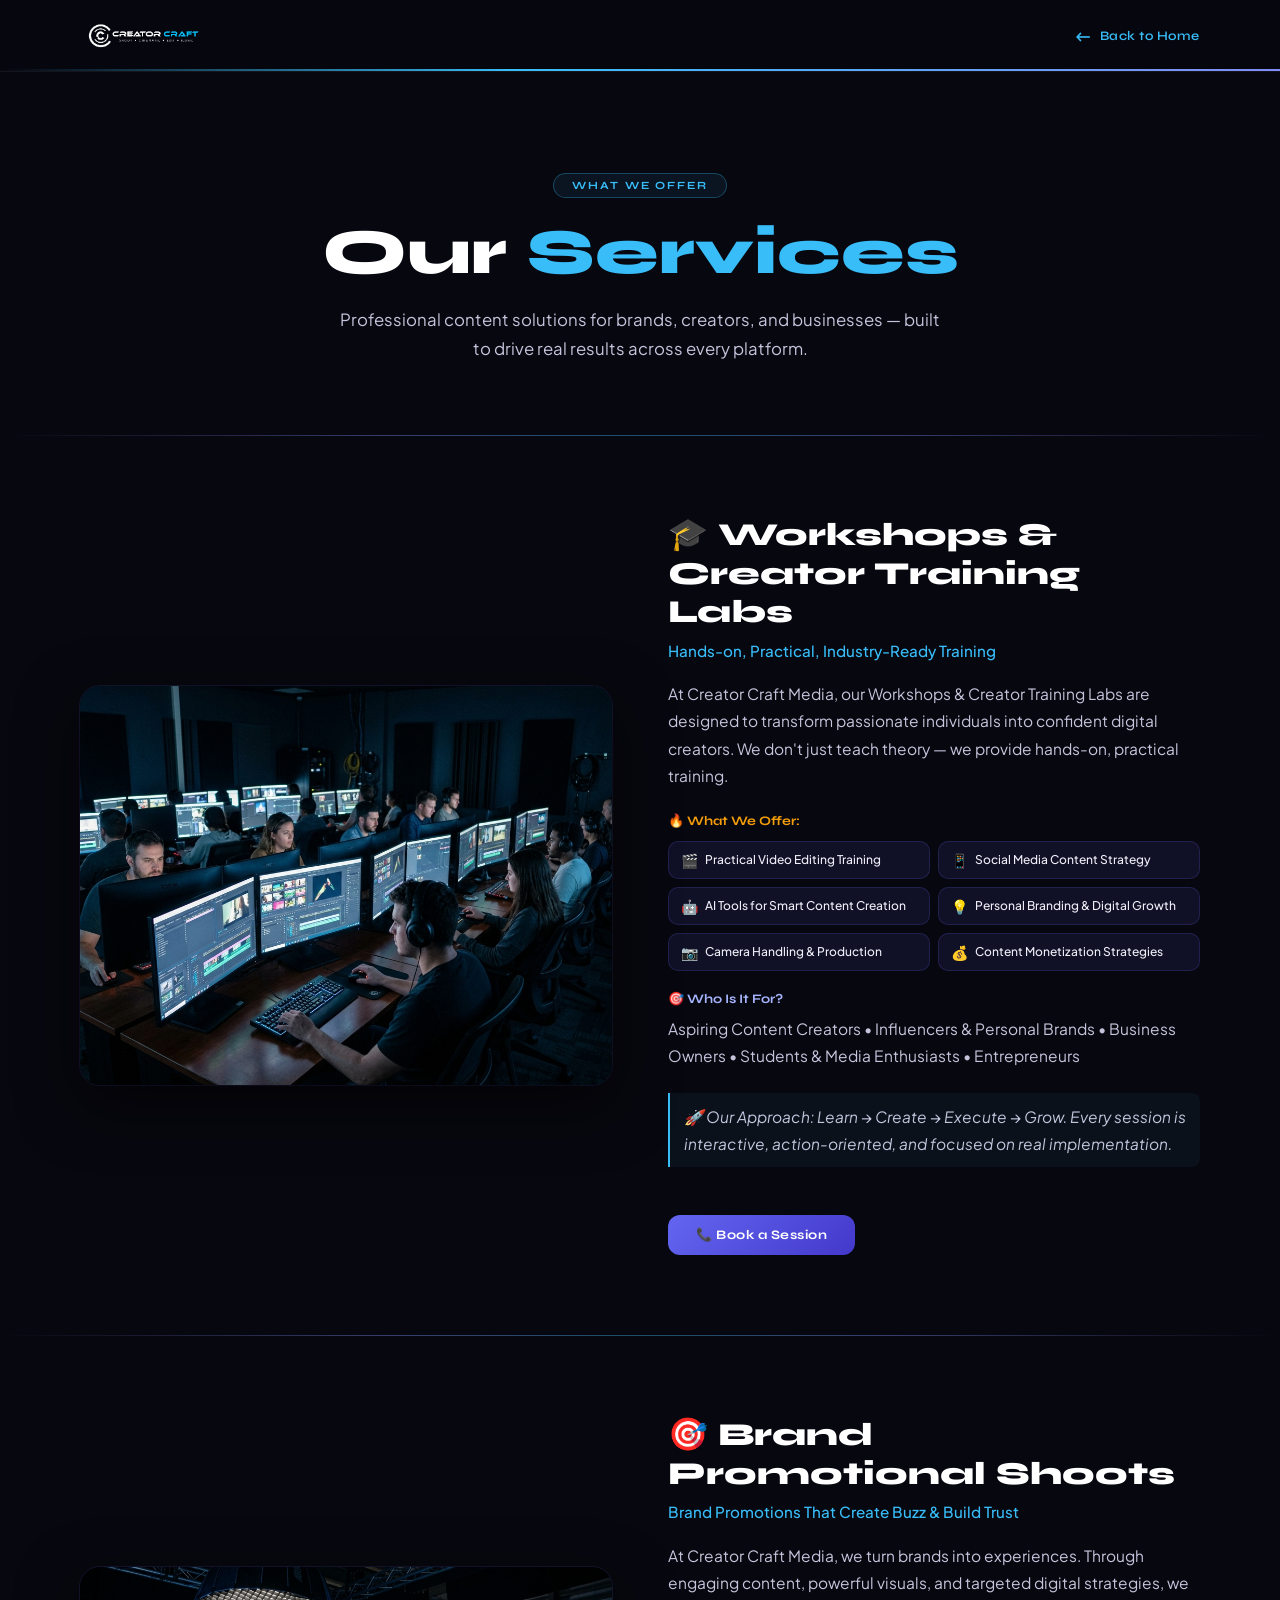
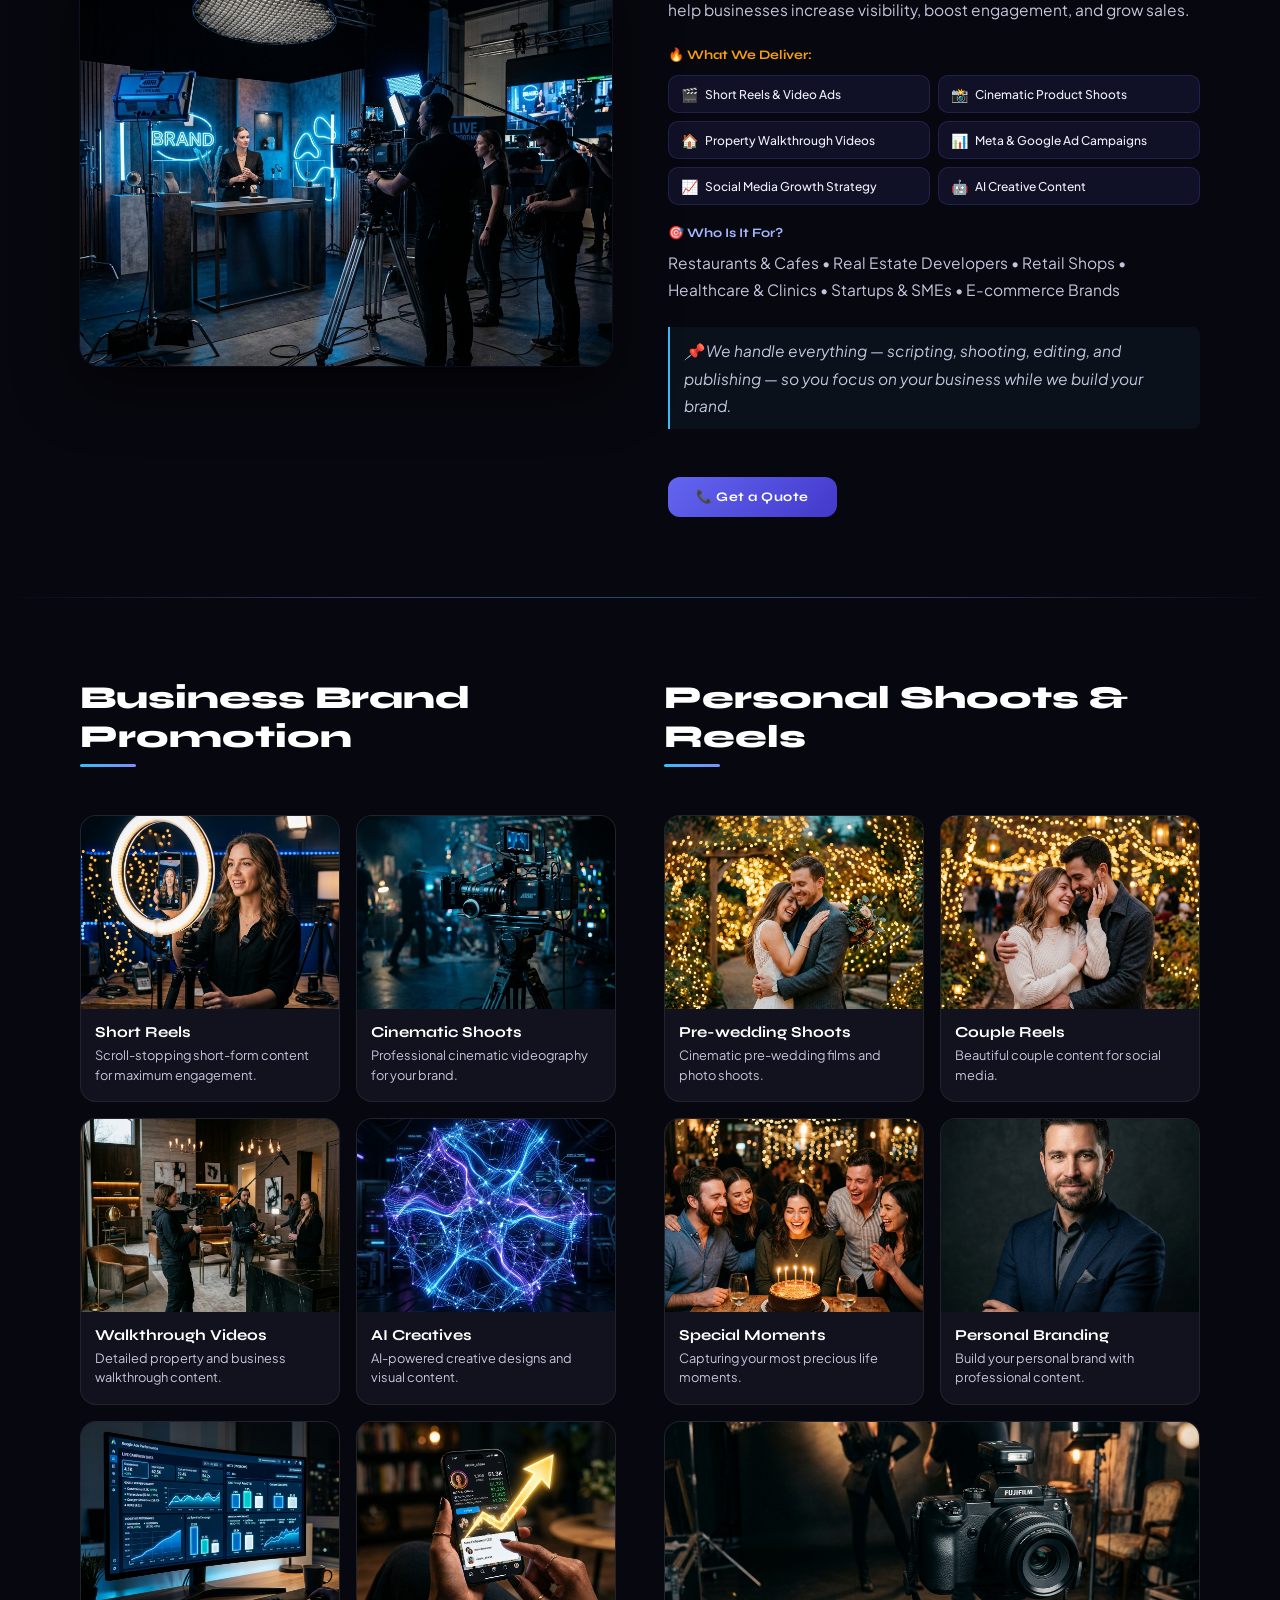
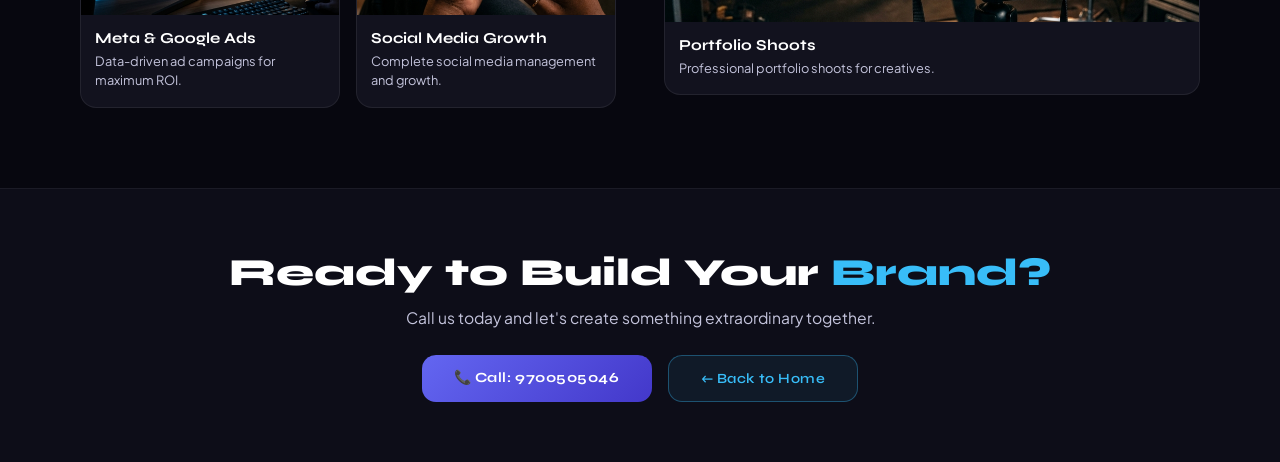
==== services.html @ 96a8e202 "Add files via upload" ====
<!DOCTYPE html>
<html lang="en">
<head>
  <meta charset="UTF-8" />
  <meta name="viewport" content="width=device-width, initial-scale=1.0" />
  <title>Our Services — Creator Craft Media</title>
  <meta name="description" content="Explore Creator Craft Media's professional services — workshops, brand shoots, reels, AI creatives, weddings & more. Based in Nellore, AP." />
  <link rel="icon" href="logo.png" />
  <link rel="preconnect" href="https://fonts.googleapis.com" />
  <link rel="preconnect" href="https://fonts.gstatic.com" crossorigin />
  <link href="https://fonts.googleapis.com/css2?family=Syne:wght@400;500;600;700;800&family=Plus+Jakarta+Sans:ital,wght@0,300;0,400;0,500;0,600;1,300;1,400&display=swap" rel="stylesheet" />
  <style>
    /* ── RESET & TOKENS ── */
    *, *::before, *::after { box-sizing: border-box; margin: 0; padding: 0; }
    :root {
      --ink:  #07070f;
      --ink1: #0d0d18;
      --ink2: #12121e;
      --ink3: #181828;
      --vi:   #6366f1;
      --vi2:  #818cf8;
      --vi3:  #a5b4fc;
      --cyan: #38bdf8;
      --am:   #f59e0b;
      --wh:   #ffffff;
      --wh2:  #eeeef8;
      --wh3:  #c4c4dc;
      --muted:#7070a0;
      --fh:   'Syne', sans-serif;
      --fb:   'Plus Jakarta Sans', sans-serif;
      --ez:   cubic-bezier(0.22,1,0.36,1);
      --t:    0.28s;
      --nav-h: 72px;
    }

    html { scroll-behavior: smooth; }
    body {
      font-family: var(--fb);
      background: var(--ink);
      color: var(--wh2);
      min-height: 100vh;
      overflow-x: hidden;
    }
    a { text-decoration: none; color: inherit; }
    img { display: block; width: 100%; height: 100%; object-fit: cover; }

    /* ── NAV ── */
    .nav {
      position: fixed; top: 0; left: 0; right: 0;
      height: var(--nav-h);
      background: rgba(7,7,15,0.92);
      backdrop-filter: blur(20px);
      z-index: 100;
      border-bottom: 1px solid rgba(255,255,255,0.06);
    }
    .nav::after {
      content: '';
      position: absolute; bottom: 0; left: 0; right: 0; height: 2px;
      background: linear-gradient(90deg, transparent, var(--cyan) 20%, var(--vi2) 50%, var(--cyan) 80%, transparent);
      background-size: 200% 100%;
      animation: sweep 3s linear infinite;
    }
    @keyframes sweep {
      0%   { background-position: 200% 0; }
      100% { background-position: -200% 0; }
    }
    .nav-inner {
      max-width: 1200px; margin: 0 auto; padding: 0 40px;
      height: 100%; display: flex; align-items: center; justify-content: space-between;
    }
    .nav-logo { display: flex; align-items: center; }
    .nav-logo img { height: 52px; width: auto; object-fit: contain; }
    .nav-back {
      display: flex; align-items: center; gap: 8px;
      font-family: var(--fh); font-size: 13px; font-weight: 600;
      color: var(--cyan); letter-spacing: .04em;
      transition: gap var(--t);
    }
    .nav-back:hover { gap: 12px; }
    .nav-back span { font-size: 18px; }

    /* ── PAGE WRAPPER ── */
    .page { padding-top: calc(var(--nav-h) + 40px); }

    /* ── CONTAINER ── */
    .container { max-width: 1200px; margin: 0 auto; padding: 0 40px; }

    /* ── HERO HEADER ── */
    .svc-hero {
      text-align: center; padding: 60px 0 72px;
      position: relative;
    }
    .svc-hero .eyebrow {
      display: inline-block;
      font-family: var(--fh); font-size: 11px; font-weight: 700;
      letter-spacing: .18em; text-transform: uppercase;
      color: var(--cyan);
      border: 1px solid rgba(56,189,248,0.3);
      background: rgba(56,189,248,0.08);
      padding: 5px 18px; border-radius: 30px; margin-bottom: 20px;
    }
    .svc-hero h1 {
      font-family: var(--fh); font-size: clamp(2.4rem, 5vw, 4rem);
      font-weight: 800; color: var(--wh); line-height: 1.1;
      margin-bottom: 18px;
    }
    .svc-hero h1 span { color: var(--cyan); }
    .svc-hero p {
      font-size: 1.05rem; color: var(--wh3); max-width: 620px; margin: 0 auto;
      line-height: 1.7;
    }

    /* ── DIVIDER ── */
    .gd {
      height: 1px; margin: 0;
      background: linear-gradient(90deg, transparent, var(--vi2) 30%, var(--cyan) 50%, var(--vi2) 70%, transparent);
      opacity: 0.4;
    }

    /* ══════════════════════════════════
       HERO SERVICE BLOCK — image + text
    ══════════════════════════════════ */
    .svc-block {
      padding: 80px 0;
    }
    .svc-block-inner {
      display: grid;
      grid-template-columns: 1fr 1fr;
      gap: 56px;
      align-items: center;
    }
    .svc-block-inner.reverse { direction: rtl; }
    .svc-block-inner.reverse > * { direction: ltr; }

    /* Image side */
    .svc-img-wrap {
      border-radius: 20px;
      overflow: hidden;
      aspect-ratio: 4/3;
      box-shadow: 0 20px 60px rgba(0,0,0,0.6),
                  0 0 0 1px rgba(99,102,241,0.15);
      position: relative;
    }
    .svc-img-wrap img { transition: transform 0.6s var(--ez); }
    .svc-img-wrap:hover img { transform: scale(1.04); }

    /* Text side */
    .svc-text {}
    .svc-text h2 {
      font-family: var(--fh);
      font-size: clamp(1.5rem, 2.5vw, 2rem);
      font-weight: 800; color: var(--wh);
      margin-bottom: 6px; line-height: 1.2;
    }
    .svc-text h2 .emoji { margin-right: 10px; }
    .svc-text .svc-tagline {
      font-family: var(--fb); font-size: .95rem; font-weight: 500;
      color: var(--cyan); margin-bottom: 16px;
    }
    .svc-text p {
      font-size: .97rem; line-height: 1.75; color: var(--wh3);
      margin-bottom: 24px;
    }

    /* What We Offer label */
    .svc-offer-label {
      font-family: var(--fh); font-size: 13px; font-weight: 700;
      color: var(--am); margin-bottom: 12px;
      display: flex; align-items: center; gap: 6px;
    }

    /* Feature chips grid */
    .svc-chips {
      display: grid; grid-template-columns: 1fr 1fr;
      gap: 8px; margin-bottom: 20px;
    }
    .chip {
      display: flex; align-items: center; gap: 7px;
      background: rgba(99,102,241,0.1);
      border: 1px solid rgba(99,102,241,0.2);
      border-radius: 10px; padding: 9px 12px;
      font-family: var(--fb); font-size: 12px; font-weight: 500;
      color: var(--wh2);
      transition: background var(--t), border-color var(--t);
    }
    .chip:hover {
      background: rgba(99,102,241,0.2);
      border-color: rgba(99,102,241,0.4);
    }
    .chip .chip-icon { font-size: 14px; flex-shrink: 0; }

    /* Who is it for */
    .svc-for-label {
      font-family: var(--fh); font-size: 13px; font-weight: 700;
      color: var(--vi3); margin-bottom: 8px;
      display: flex; align-items: center; gap: 6px;
    }
    .svc-for-text {
      font-size: .88rem; color: var(--wh3); line-height: 1.6;
      margin-bottom: 14px;
    }
    .svc-approach {
      font-size: .85rem; color: var(--muted); font-style: italic;
      line-height: 1.6;
      padding: 10px 14px;
      border-left: 2px solid var(--cyan);
      background: rgba(56,189,248,0.05);
      border-radius: 0 8px 8px 0;
    }

    /* CTA button */
    .svc-cta {
      display: inline-flex; align-items: center; gap: 8px;
      margin-top: 24px;
      font-family: var(--fh); font-size: 13px; font-weight: 700;
      color: #fff;
      background: linear-gradient(135deg, var(--vi), #4338ca);
      padding: 12px 28px; border-radius: 12px; letter-spacing: .04em;
      transition: transform var(--t), box-shadow var(--t);
    }
    .svc-cta:hover {
      transform: translateY(-2px);
      box-shadow: 0 10px 32px rgba(99,102,241,0.4);
    }

    /* ══════════════════════════════════
       IMAGE CARD GRID SECTION
    ══════════════════════════════════ */
    .grid-section { padding: 80px 0; }
    .grid-section-head { margin-bottom: 48px; }
    .grid-section-head h2 {
      font-family: var(--fh); font-size: clamp(1.6rem, 2.5vw, 2.2rem);
      font-weight: 800; color: var(--wh); margin-bottom: 8px;
    }
    .grid-section-head .underline {
      width: 56px; height: 3px; border-radius: 3px;
      background: linear-gradient(90deg, var(--cyan), var(--vi2));
    }

    /* Two-column category split */
    .dual-grid {
      display: grid;
      grid-template-columns: 1fr 1fr;
      gap: 48px;
    }

    /* Image cards grid inside each category */
    .img-cards {
      display: grid;
      grid-template-columns: 1fr 1fr;
      gap: 16px;
    }
    .img-card {
      background: var(--ink2);
      border: 1px solid rgba(255,255,255,0.07);
      border-radius: 16px;
      overflow: hidden;
      transition: transform var(--t), border-color var(--t), box-shadow var(--t);
      cursor: pointer;
    }
    .img-card:hover {
      transform: translateY(-4px);
      border-color: rgba(56,189,248,0.3);
      box-shadow: 0 12px 36px rgba(56,189,248,0.12);
    }
    .img-card-img {
      width: 100%; aspect-ratio: 4/3; overflow: hidden;
    }
    .img-card-img img {
      width: 100%; height: 100%; object-fit: cover;
      transition: transform 0.5s var(--ez);
    }
    .img-card:hover .img-card-img img { transform: scale(1.06); }
    .img-card-body { padding: 14px 14px 16px; }
    .img-card-body h4 {
      font-family: var(--fh); font-size: .95rem; font-weight: 700;
      color: var(--wh); margin-bottom: 5px;
    }
    .img-card-body p {
      font-size: .8rem; color: var(--wh3); line-height: 1.5;
    }

    /* Wide card (portfolio — spans full width in personal col) */
    .img-card.wide {
      grid-column: 1 / -1;
    }
    .img-card.wide .img-card-img { aspect-ratio: 16/6; }

    /* ── FOOTER BAND ── */
    .svc-footer-band {
      background: var(--ink1);
      border-top: 1px solid rgba(255,255,255,0.06);
      padding: 60px 0;
      text-align: center;
    }
    .svc-footer-band h2 {
      font-family: var(--fh); font-size: clamp(1.6rem, 3vw, 2.4rem);
      font-weight: 800; color: var(--wh); margin-bottom: 12px;
    }
    .svc-footer-band h2 span { color: var(--cyan); }
    .svc-footer-band p {
      font-size: .98rem; color: var(--wh3); margin-bottom: 28px;
    }
    .btn-group { display: flex; gap: 16px; justify-content: center; flex-wrap: wrap; }
    .btn-primary {
      font-family: var(--fh); font-size: 14px; font-weight: 700;
      color: #fff; background: linear-gradient(135deg, var(--vi), #4338ca);
      padding: 14px 32px; border-radius: 14px; letter-spacing: .04em;
      transition: transform var(--t), box-shadow var(--t);
    }
    .btn-primary:hover { transform: translateY(-2px); box-shadow: 0 10px 32px rgba(99,102,241,0.45); }
    .btn-ghost {
      font-family: var(--fh); font-size: 14px; font-weight: 600;
      color: var(--cyan); border: 1px solid rgba(56,189,248,0.35);
      background: rgba(56,189,248,0.07);
      padding: 14px 32px; border-radius: 14px; letter-spacing: .04em;
      transition: background var(--t), border-color var(--t);
    }
    .btn-ghost:hover { background: rgba(56,189,248,0.15); border-color: rgba(56,189,248,0.6); }

    /* ── RESPONSIVE ── */
    @media (max-width: 900px) {
      .svc-block-inner { grid-template-columns: 1fr; gap: 32px; }
      .svc-block-inner.reverse { direction: ltr; }
      .dual-grid { grid-template-columns: 1fr; gap: 48px; }
      .container { padding: 0 20px; }
    }
    @media (max-width: 600px) {
      .img-cards { grid-template-columns: 1fr; }
      .img-card.wide { grid-column: auto; }
      .svc-chips { grid-template-columns: 1fr; }
      .nav-inner { padding: 0 20px; }
    }
  </style>
</head>
<body>

  <!-- ── NAV ── -->
  <header class="nav">
    <div class="nav-inner">
      <a href="index.html" class="nav-logo">
        <img src="logo.png" alt="Creator Craft Media" />
      </a>
      <a href="index.html" class="nav-back">
        <span>←</span> Back to Home
      </a>
    </div>
  </header>

  <div class="page">

    <!-- ── HERO HEADER ── -->
    <section class="svc-hero">
      <div class="container">
        <div class="eyebrow">What We Offer</div>
        <h1>Our <span>Services</span></h1>
        <p>Professional content solutions for brands, creators, and businesses — built to drive real results across every platform.</p>
      </div>
    </section>

    <div class="gd"></div>

    <!-- ══════════════════════════════════
         BLOCK 1 — Workshops & Training
    ══════════════════════════════════ -->
    <section class="svc-block">
      <div class="container">
        <div class="svc-block-inner">

          <!-- Left: Image -->
          <div class="svc-img-wrap">
            <img src="images/svc_workshop.jpg" alt="Workshops & Creator Training Labs" loading="lazy" />
          </div>

          <!-- Right: Text -->
          <div class="svc-text">
            <h2><span class="emoji">🎓</span>Workshops &amp; Creator Training Labs</h2>
            <p class="svc-tagline">Hands-on, Practical, Industry-Ready Training</p>
            <p>At Creator Craft Media, our Workshops &amp; Creator Training Labs are designed to transform passionate individuals into confident digital creators. We don't just teach theory — we provide hands-on, practical training.</p>

            <div class="svc-offer-label">🔥 What We Offer:</div>
            <div class="svc-chips">
              <div class="chip"><span class="chip-icon">🎬</span>Practical Video Editing Training</div>
              <div class="chip"><span class="chip-icon">📱</span>Social Media Content Strategy</div>
              <div class="chip"><span class="chip-icon">🤖</span>AI Tools for Smart Content Creation</div>
              <div class="chip"><span class="chip-icon">💡</span>Personal Branding &amp; Digital Growth</div>
              <div class="chip"><span class="chip-icon">📷</span>Camera Handling &amp; Production</div>
              <div class="chip"><span class="chip-icon">💰</span>Content Monetization Strategies</div>
            </div>

            <div class="svc-for-label">🎯 Who Is It For?</div>
            <p class="svc-for-text">Aspiring Content Creators • Influencers &amp; Personal Brands • Business Owners • Students &amp; Media Enthusiasts • Entrepreneurs</p>

            <p class="svc-approach">🚀 Our Approach: Learn → Create → Execute → Grow. Every session is interactive, action-oriented, and focused on real implementation.</p>

            <a href="tel:9700505046" class="svc-cta">📞 Book a Session</a>
          </div>
        </div>
      </div>
    </section>

    <div class="gd"></div>

    <!-- ══════════════════════════════════
         BLOCK 2 — Brand Promotional Shoots
    ══════════════════════════════════ -->
    <section class="svc-block">
      <div class="container">
        <div class="svc-block-inner reverse">

          <!-- Left: Text (reversed visually to right) -->
          <div class="svc-text">
            <h2><span class="emoji">🎯</span>Brand Promotional Shoots</h2>
            <p class="svc-tagline">Brand Promotions That Create Buzz &amp; Build Trust</p>
            <p>At Creator Craft Media, we turn brands into experiences. Through engaging content, powerful visuals, and targeted digital strategies, we help businesses increase visibility, boost engagement, and grow sales.</p>

            <div class="svc-offer-label">🔥 What We Deliver:</div>
            <div class="svc-chips">
              <div class="chip"><span class="chip-icon">🎬</span>Short Reels &amp; Video Ads</div>
              <div class="chip"><span class="chip-icon">📸</span>Cinematic Product Shoots</div>
              <div class="chip"><span class="chip-icon">🏠</span>Property Walkthrough Videos</div>
              <div class="chip"><span class="chip-icon">📊</span>Meta &amp; Google Ad Campaigns</div>
              <div class="chip"><span class="chip-icon">📈</span>Social Media Growth Strategy</div>
              <div class="chip"><span class="chip-icon">🤖</span>AI Creative Content</div>
            </div>

            <div class="svc-for-label">🎯 Who Is It For?</div>
            <p class="svc-for-text">Restaurants &amp; Cafes • Real Estate Developers • Retail Shops • Healthcare &amp; Clinics • Startups &amp; SMEs • E-commerce Brands</p>

            <p class="svc-approach">📌 We handle everything — scripting, shooting, editing, and publishing — so you focus on your business while we build your brand.</p>

            <a href="tel:9700505046" class="svc-cta">📞 Get a Quote</a>
          </div>

          <!-- Right: Image -->
          <div class="svc-img-wrap">
            <img src="images/svc_brandpromo.jpg" alt="Brand Promotional Shoots" loading="lazy" />
          </div>
        </div>
      </div>
    </section>

    <div class="gd"></div>

    <!-- ══════════════════════════════════
         IMAGE CARD GRID
    ══════════════════════════════════ -->
    <section class="grid-section">
      <div class="container">
        <div class="dual-grid">

          <!-- ── LEFT: Business Brand Promotion ── -->
          <div>
            <div class="grid-section-head">
              <h2>Business Brand Promotion</h2>
              <div class="underline"></div>
            </div>
            <div class="img-cards">

              <div class="img-card">
                <div class="img-card-img"><img src="images/svc_short_reels.jpg" alt="Short Reels" loading="lazy" /></div>
                <div class="img-card-body">
                  <h4>Short Reels</h4>
                  <p>Scroll-stopping short-form content for maximum engagement.</p>
                </div>
              </div>

              <div class="img-card">
                <div class="img-card-img"><img src="images/svc_cinematic.jpg" alt="Cinematic Shoots" loading="lazy" /></div>
                <div class="img-card-body">
                  <h4>Cinematic Shoots</h4>
                  <p>Professional cinematic videography for your brand.</p>
                </div>
              </div>

              <div class="img-card">
                <div class="img-card-img"><img src="images/svc_walkthrough.jpg" alt="Walkthrough Videos" loading="lazy" /></div>
                <div class="img-card-body">
                  <h4>Walkthrough Videos</h4>
                  <p>Detailed property and business walkthrough content.</p>
                </div>
              </div>

              <div class="img-card">
                <div class="img-card-img"><img src="images/svc_ai.jpg" alt="AI Creatives" loading="lazy" /></div>
                <div class="img-card-body">
                  <h4>AI Creatives</h4>
                  <p>AI-powered creative designs and visual content.</p>
                </div>
              </div>

              <div class="img-card">
                <div class="img-card-img"><img src="images/svc_ads.jpg" alt="Meta & Google Ads" loading="lazy" /></div>
                <div class="img-card-body">
                  <h4>Meta &amp; Google Ads</h4>
                  <p>Data-driven ad campaigns for maximum ROI.</p>
                </div>
              </div>

              <div class="img-card">
                <div class="img-card-img"><img src="images/svc_social.jpg" alt="Social Media Growth" loading="lazy" /></div>
                <div class="img-card-body">
                  <h4>Social Media Growth</h4>
                  <p>Complete social media management and growth.</p>
                </div>
              </div>

            </div>
          </div>

          <!-- ── RIGHT: Personal Shoots & Reels ── -->
          <div>
            <div class="grid-section-head">
              <h2>Personal Shoots &amp; Reels</h2>
              <div class="underline"></div>
            </div>
            <div class="img-cards">

              <div class="img-card">
                <div class="img-card-img"><img src="images/svc_prewedding.jpg" alt="Pre-wedding Shoots" loading="lazy" /></div>
                <div class="img-card-body">
                  <h4>Pre-wedding Shoots</h4>
                  <p>Cinematic pre-wedding films and photo shoots.</p>
                </div>
              </div>

              <div class="img-card">
                <div class="img-card-img"><img src="images/svc_couple.jpg" alt="Couple Reels" loading="lazy" /></div>
                <div class="img-card-body">
                  <h4>Couple Reels</h4>
                  <p>Beautiful couple content for social media.</p>
                </div>
              </div>

              <div class="img-card">
                <div class="img-card-img"><img src="images/svc_moments.jpg" alt="Special Moments" loading="lazy" /></div>
                <div class="img-card-body">
                  <h4>Special Moments</h4>
                  <p>Capturing your most precious life moments.</p>
                </div>
              </div>

              <div class="img-card">
                <div class="img-card-img"><img src="images/svc_branding.jpg" alt="Personal Branding" loading="lazy" /></div>
                <div class="img-card-body">
                  <h4>Personal Branding</h4>
                  <p>Build your personal brand with professional content.</p>
                </div>
              </div>

              <div class="img-card wide">
                <div class="img-card-img"><img src="images/svc_portfolio.jpg" alt="Portfolio Shoots" loading="lazy" /></div>
                <div class="img-card-body">
                  <h4>Portfolio Shoots</h4>
                  <p>Professional portfolio shoots for creatives.</p>
                </div>
              </div>

            </div>
          </div>

        </div>
      </div>
    </section>

    <!-- ── FOOTER CTA ── -->
    <div class="svc-footer-band">
      <div class="container">
        <h2>Ready to Build Your <span>Brand?</span></h2>
        <p>Call us today and let's create something extraordinary together.</p>
        <div class="btn-group">
          <a href="tel:9700505046" class="btn-primary">📞 Call: 9700505046</a>
          <a href="index.html" class="btn-ghost">← Back to Home</a>
        </div>
      </div>
    </div>

  </div><!-- /page -->
</body>
</html>
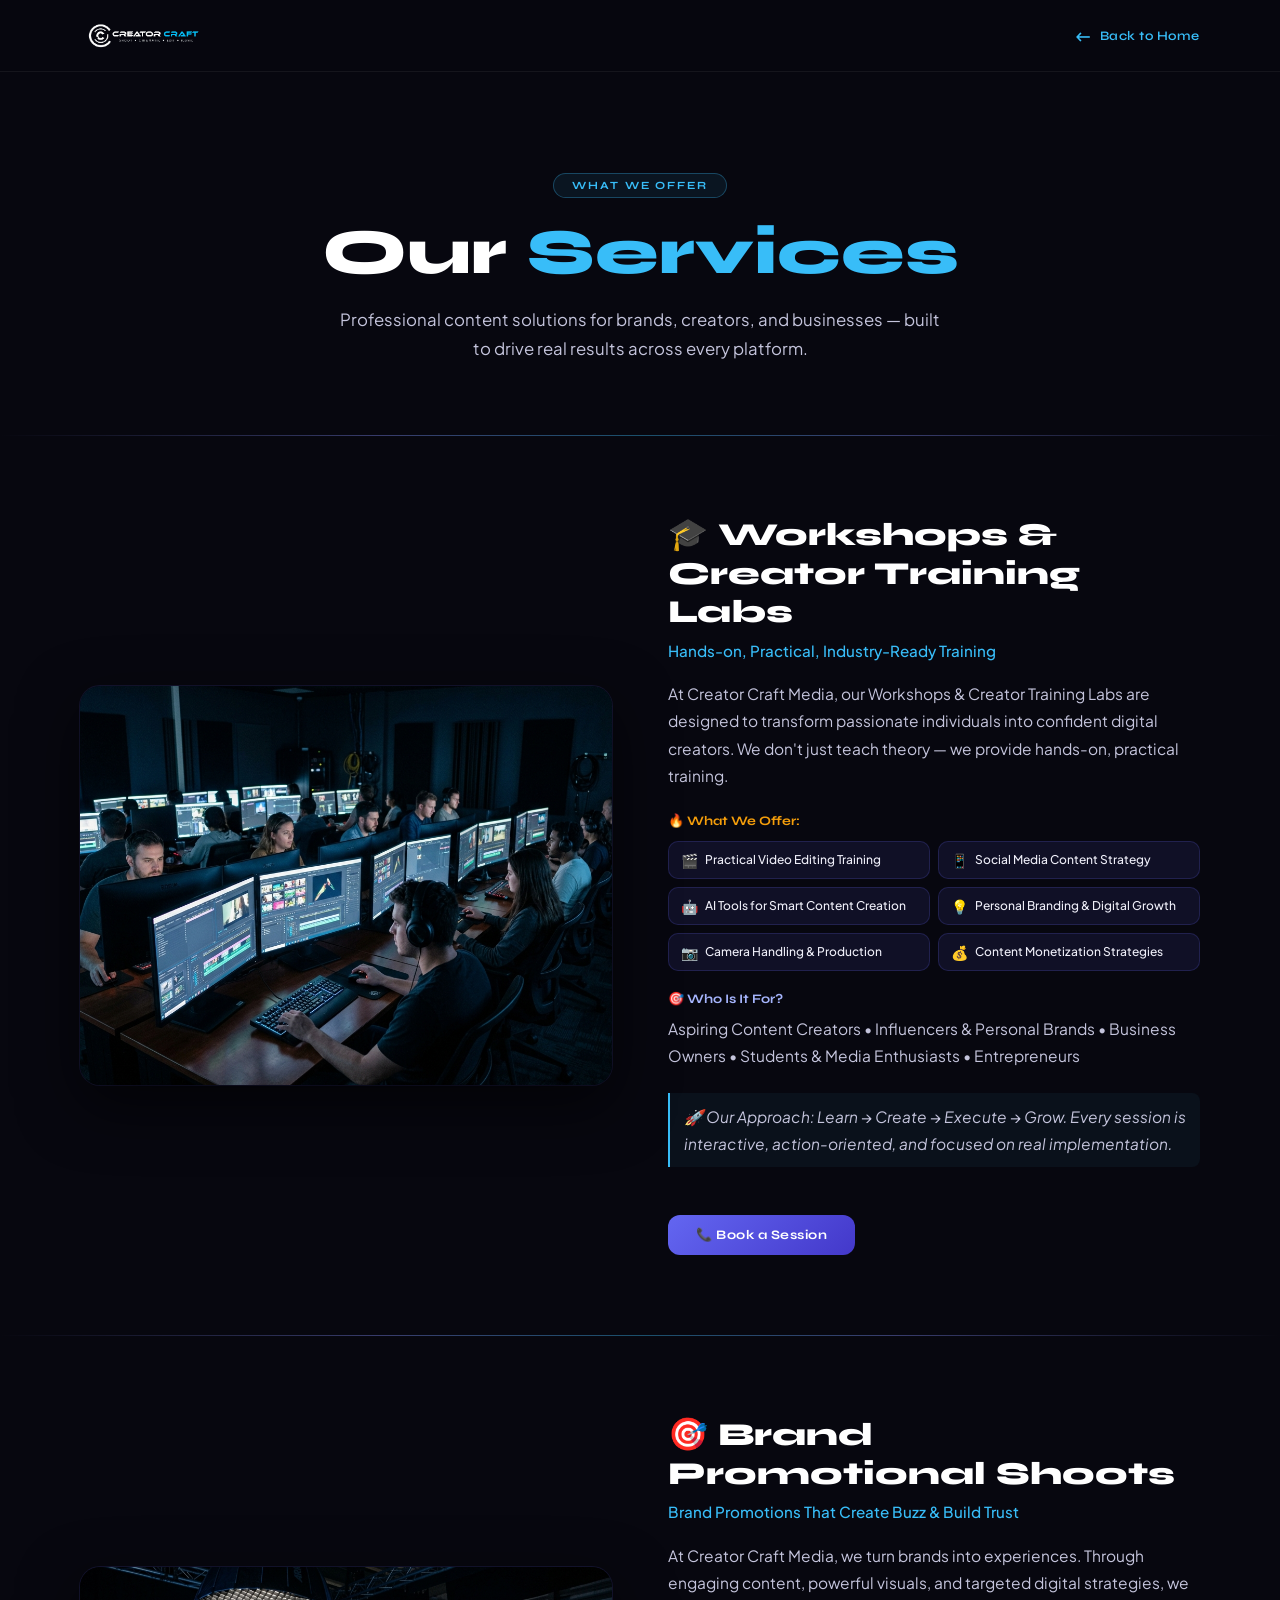
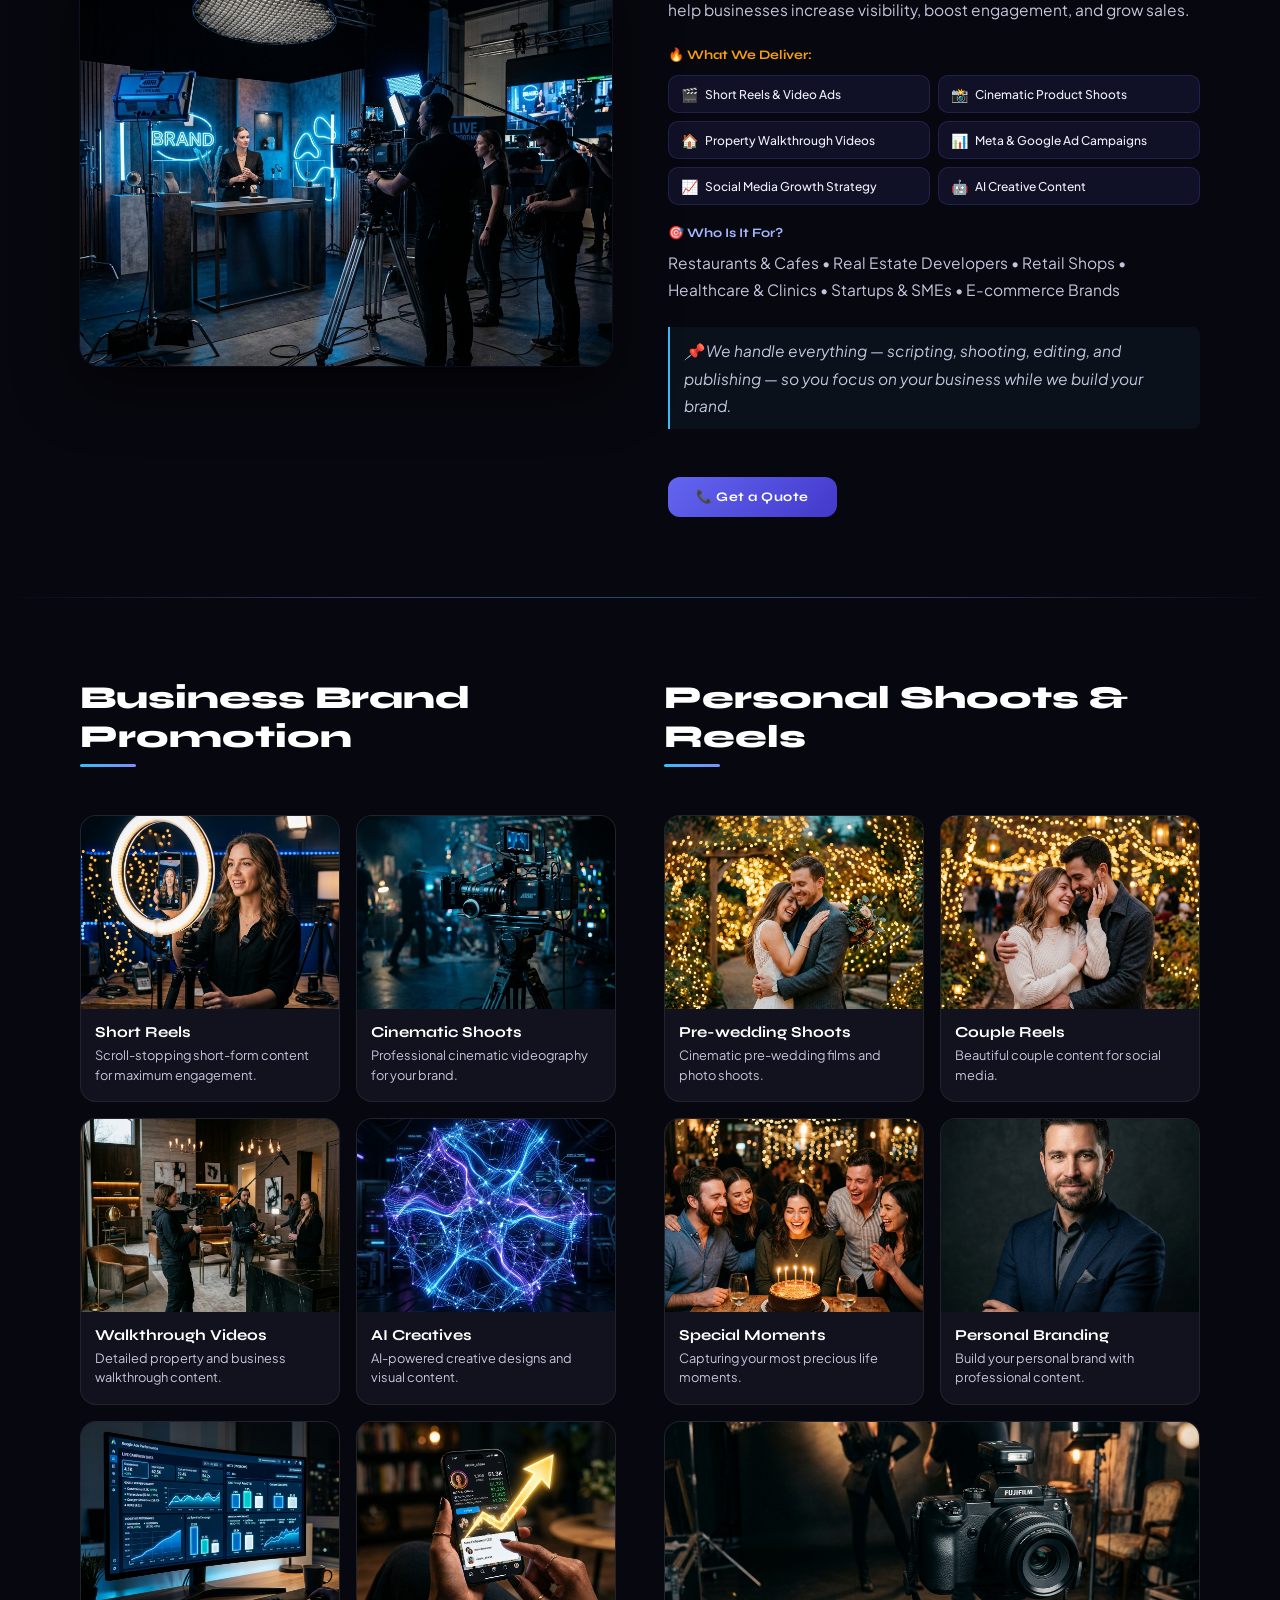
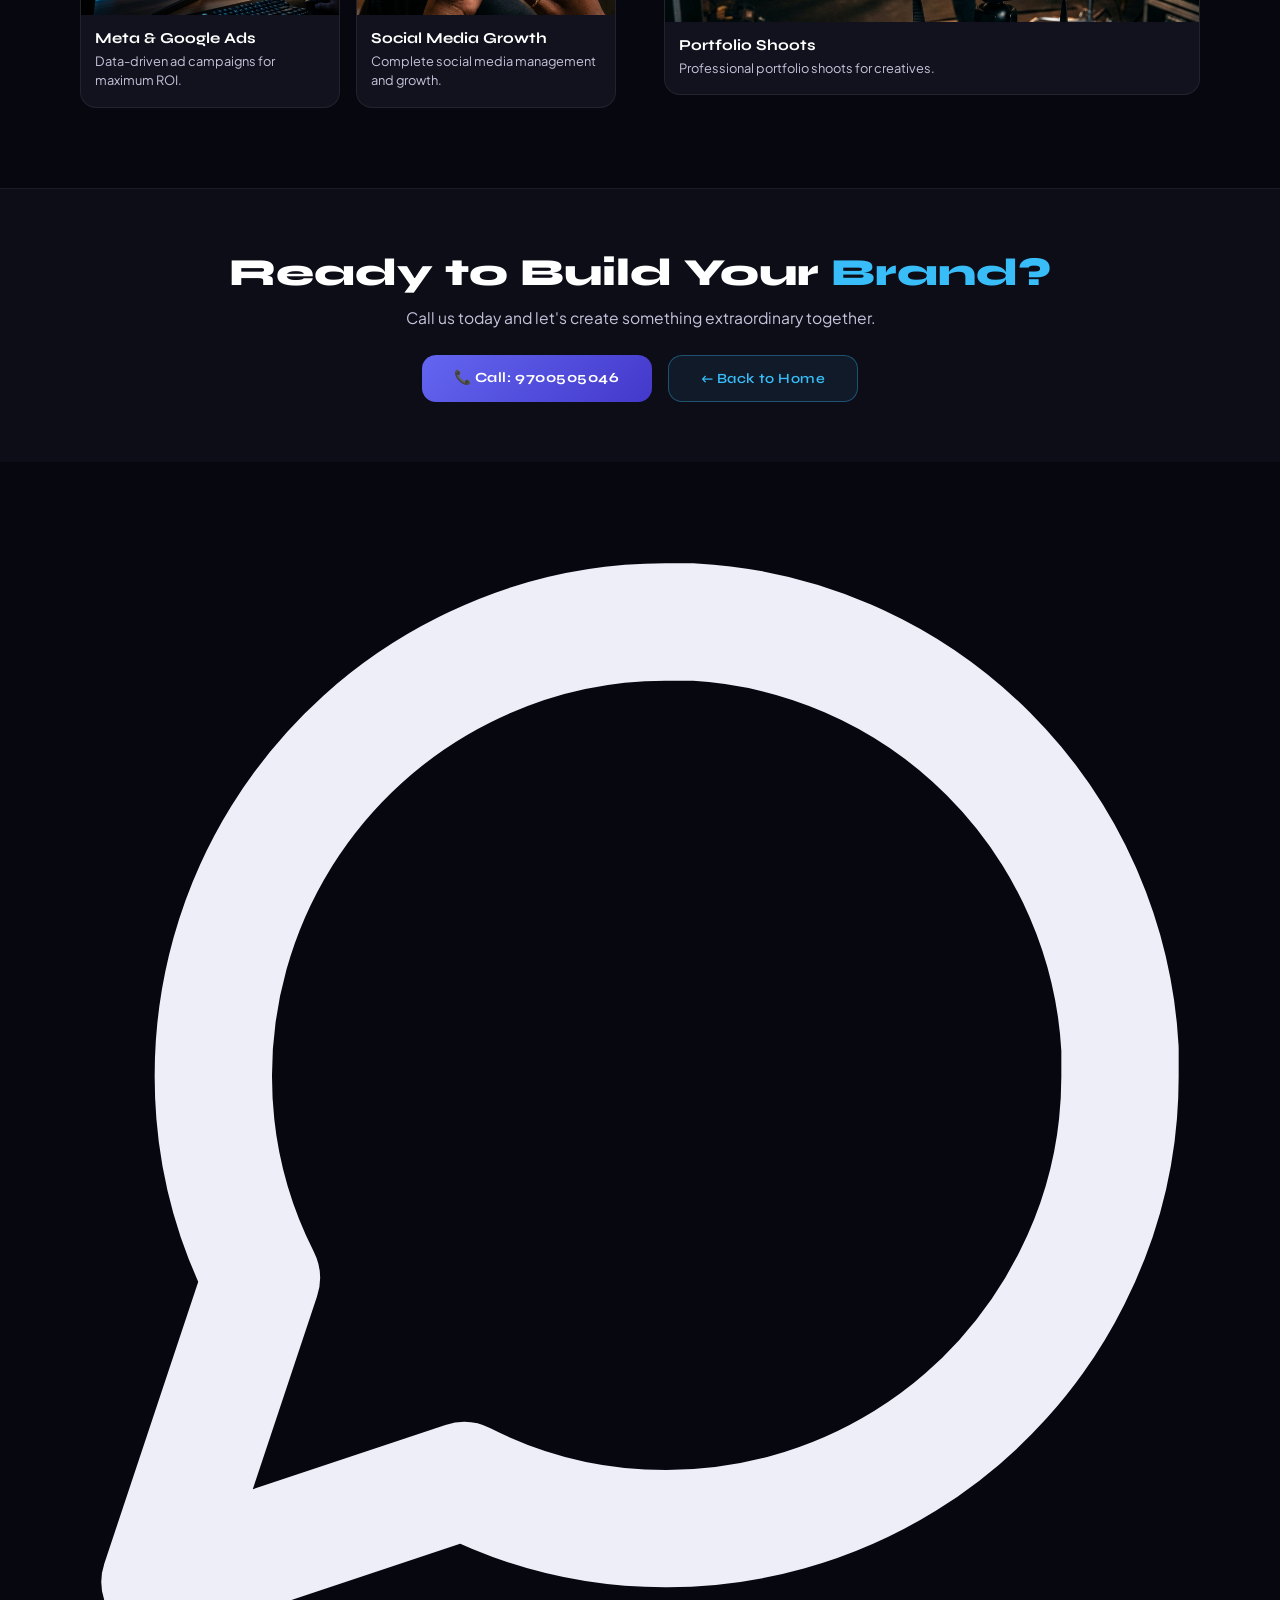
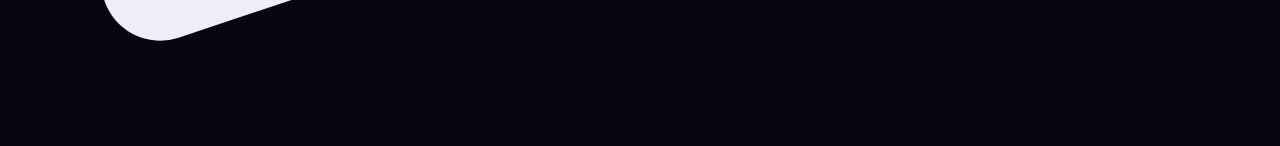
==== commit 9386a0b6: "Add files via upload" ====
--- a/services.html
+++ b/services.html
@@ -53,17 +53,6 @@
       z-index: 100;
       border-bottom: 1px solid rgba(255,255,255,0.06);
     }
-    .nav::after {
-      content: '';
-      position: absolute; bottom: 0; left: 0; right: 0; height: 2px;
-      background: linear-gradient(90deg, transparent, var(--cyan) 20%, var(--vi2) 50%, var(--cyan) 80%, transparent);
-      background-size: 200% 100%;
-      animation: sweep 3s linear infinite;
-    }
-    @keyframes sweep {
-      0%   { background-position: 200% 0; }
-      100% { background-position: -200% 0; }
-    }
     .nav-inner {
       max-width: 1200px; margin: 0 auto; padding: 0 40px;
       height: 100%; display: flex; align-items: center; justify-content: space-between;
@@ -576,5 +565,12 @@
     </div>
 
   </div><!-- /page -->
+  <!-- Floating WhatsApp Button -->
+  <a href="https://wa.me/919700505046" class="wa-float" target="_blank" aria-label="Chat on WhatsApp">
+    <svg viewBox="0 0 24 24" fill="none" stroke="currentColor" stroke-width="2.2" stroke-linecap="round" stroke-linejoin="round">
+      <path d="M21 11.5a8.38 8.38 0 0 1-.9 3.8 8.5 8.5 0 0 1-7.6 4.7 8.38 8.38 0 0 1-3.8-.9L3 21l1.9-5.7a8.38 8.38 0 0 1-.9-3.8 8.5 8.5 0 0 1 4.7-7.6 8.38 8.38 0 0 1 3.8-.9h.5a8.48 8.48 0 0 1 8 8v.5z"></path>
+    </svg>
+    <span class="wa-dot"></span>
+  </a>
 </body>
 </html>
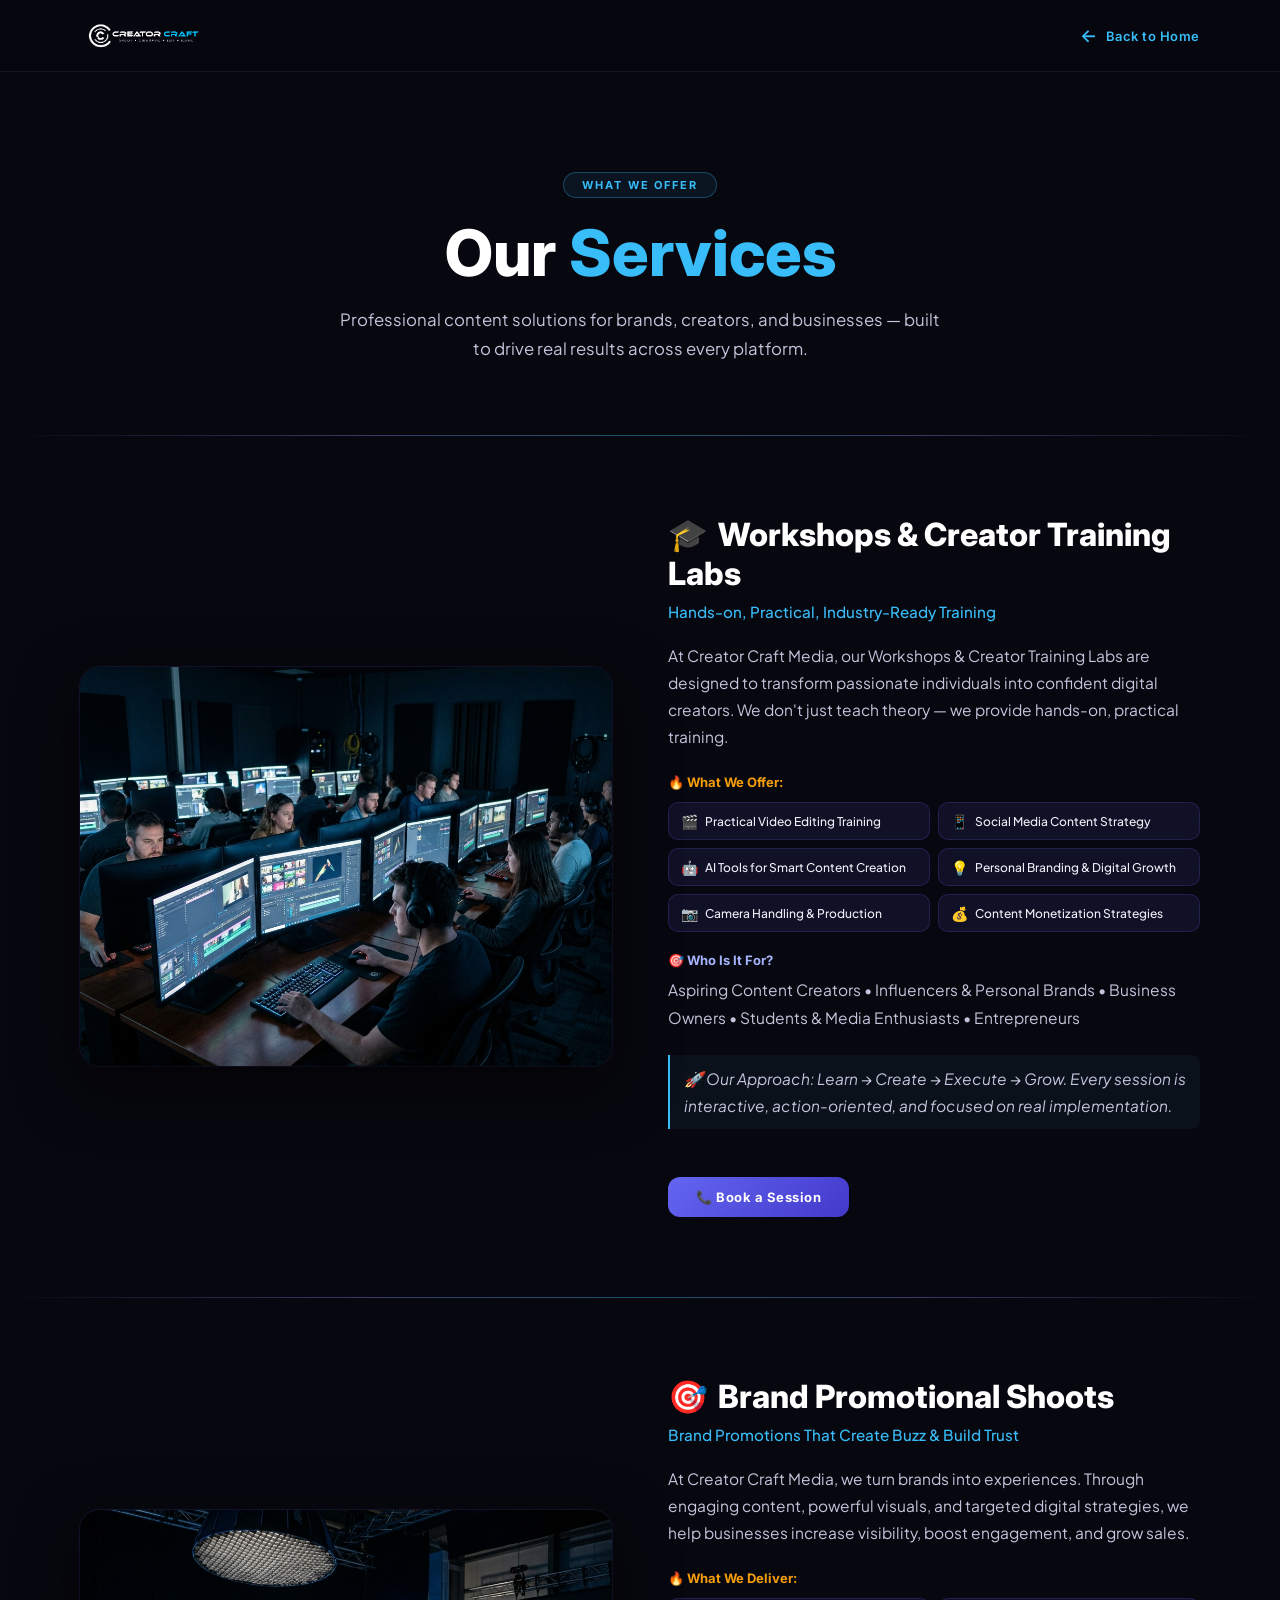
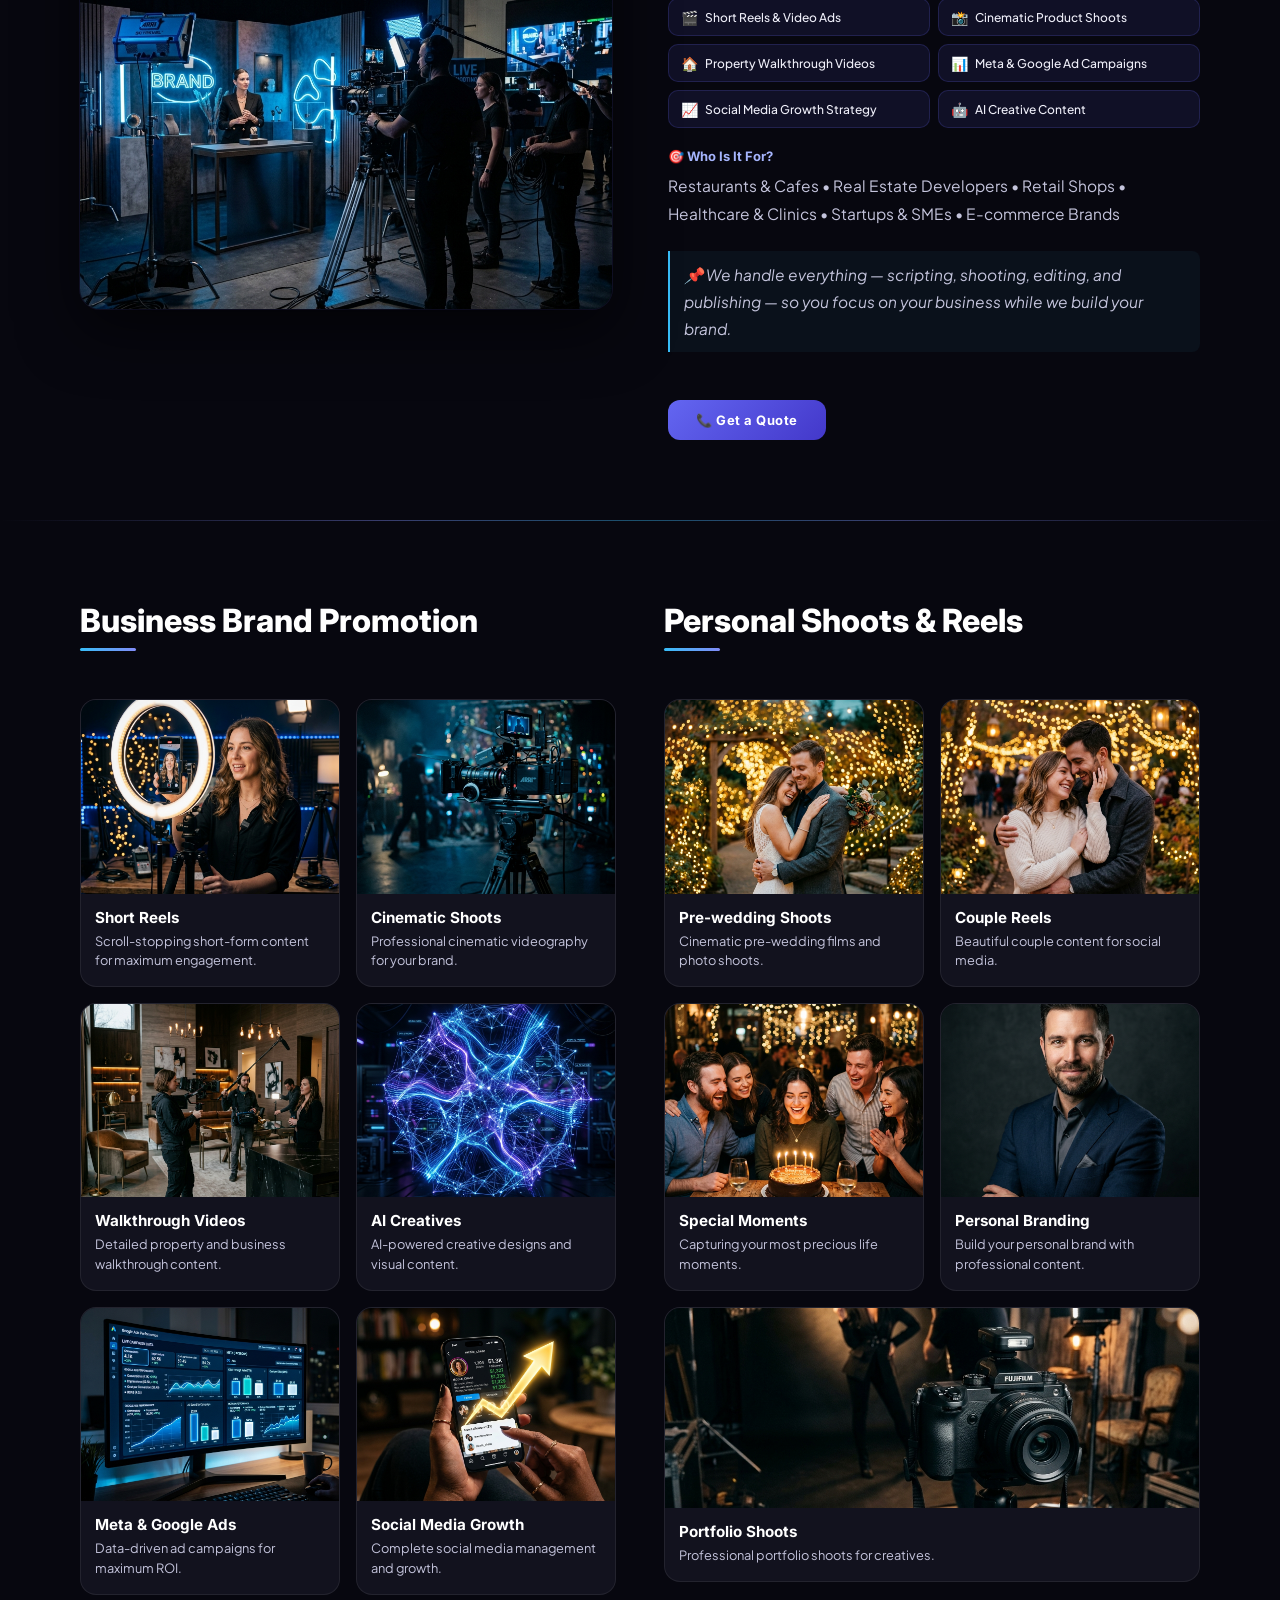
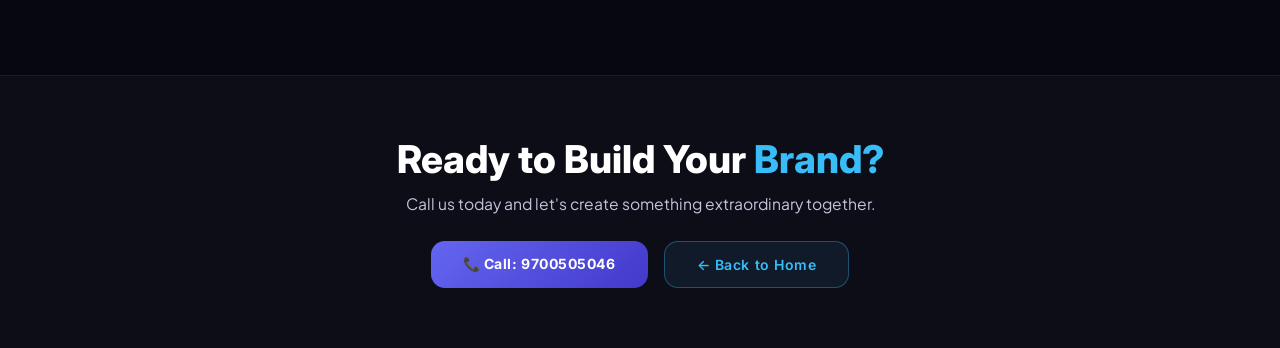
==== commit d56c55e1: "Add files via upload" ====
--- a/services.html
+++ b/services.html
@@ -8,7 +8,7 @@
   <link rel="icon" href="logo.png" />
   <link rel="preconnect" href="https://fonts.googleapis.com" />
   <link rel="preconnect" href="https://fonts.gstatic.com" crossorigin />
-  <link href="https://fonts.googleapis.com/css2?family=Syne:wght@400;500;600;700;800&family=Plus+Jakarta+Sans:ital,wght@0,300;0,400;0,500;0,600;1,300;1,400&display=swap" rel="stylesheet" />
+  <link href="https://fonts.googleapis.com/css2?family=Inter:wght@300;400;500;600;700;800;900&family=Plus+Jakarta+Sans:ital,wght@0,300;0,400;0,500;0,600;1,300;1,400&display=swap" rel="stylesheet" />
   <style>
     /* ── RESET & TOKENS ── */
     *, *::before, *::after { box-sizing: border-box; margin: 0; padding: 0; }
@@ -26,7 +26,7 @@
       --wh2:  #eeeef8;
       --wh3:  #c4c4dc;
       --muted:#7070a0;
-      --fh:   'Syne', sans-serif;
+      --fh:   'Inter', sans-serif;
       --fb:   'Plus Jakarta Sans', sans-serif;
       --ez:   cubic-bezier(0.22,1,0.36,1);
       --t:    0.28s;
@@ -565,12 +565,6 @@
     </div>
 
   </div><!-- /page -->
-  <!-- Floating WhatsApp Button -->
-  <a href="https://wa.me/919700505046" class="wa-float" target="_blank" aria-label="Chat on WhatsApp">
-    <svg viewBox="0 0 24 24" fill="none" stroke="currentColor" stroke-width="2.2" stroke-linecap="round" stroke-linejoin="round">
-      <path d="M21 11.5a8.38 8.38 0 0 1-.9 3.8 8.5 8.5 0 0 1-7.6 4.7 8.38 8.38 0 0 1-3.8-.9L3 21l1.9-5.7a8.38 8.38 0 0 1-.9-3.8 8.5 8.5 0 0 1 4.7-7.6 8.38 8.38 0 0 1 3.8-.9h.5a8.48 8.48 0 0 1 8 8v.5z"></path>
-    </svg>
-    <span class="wa-dot"></span>
-  </a>
+
 </body>
 </html>
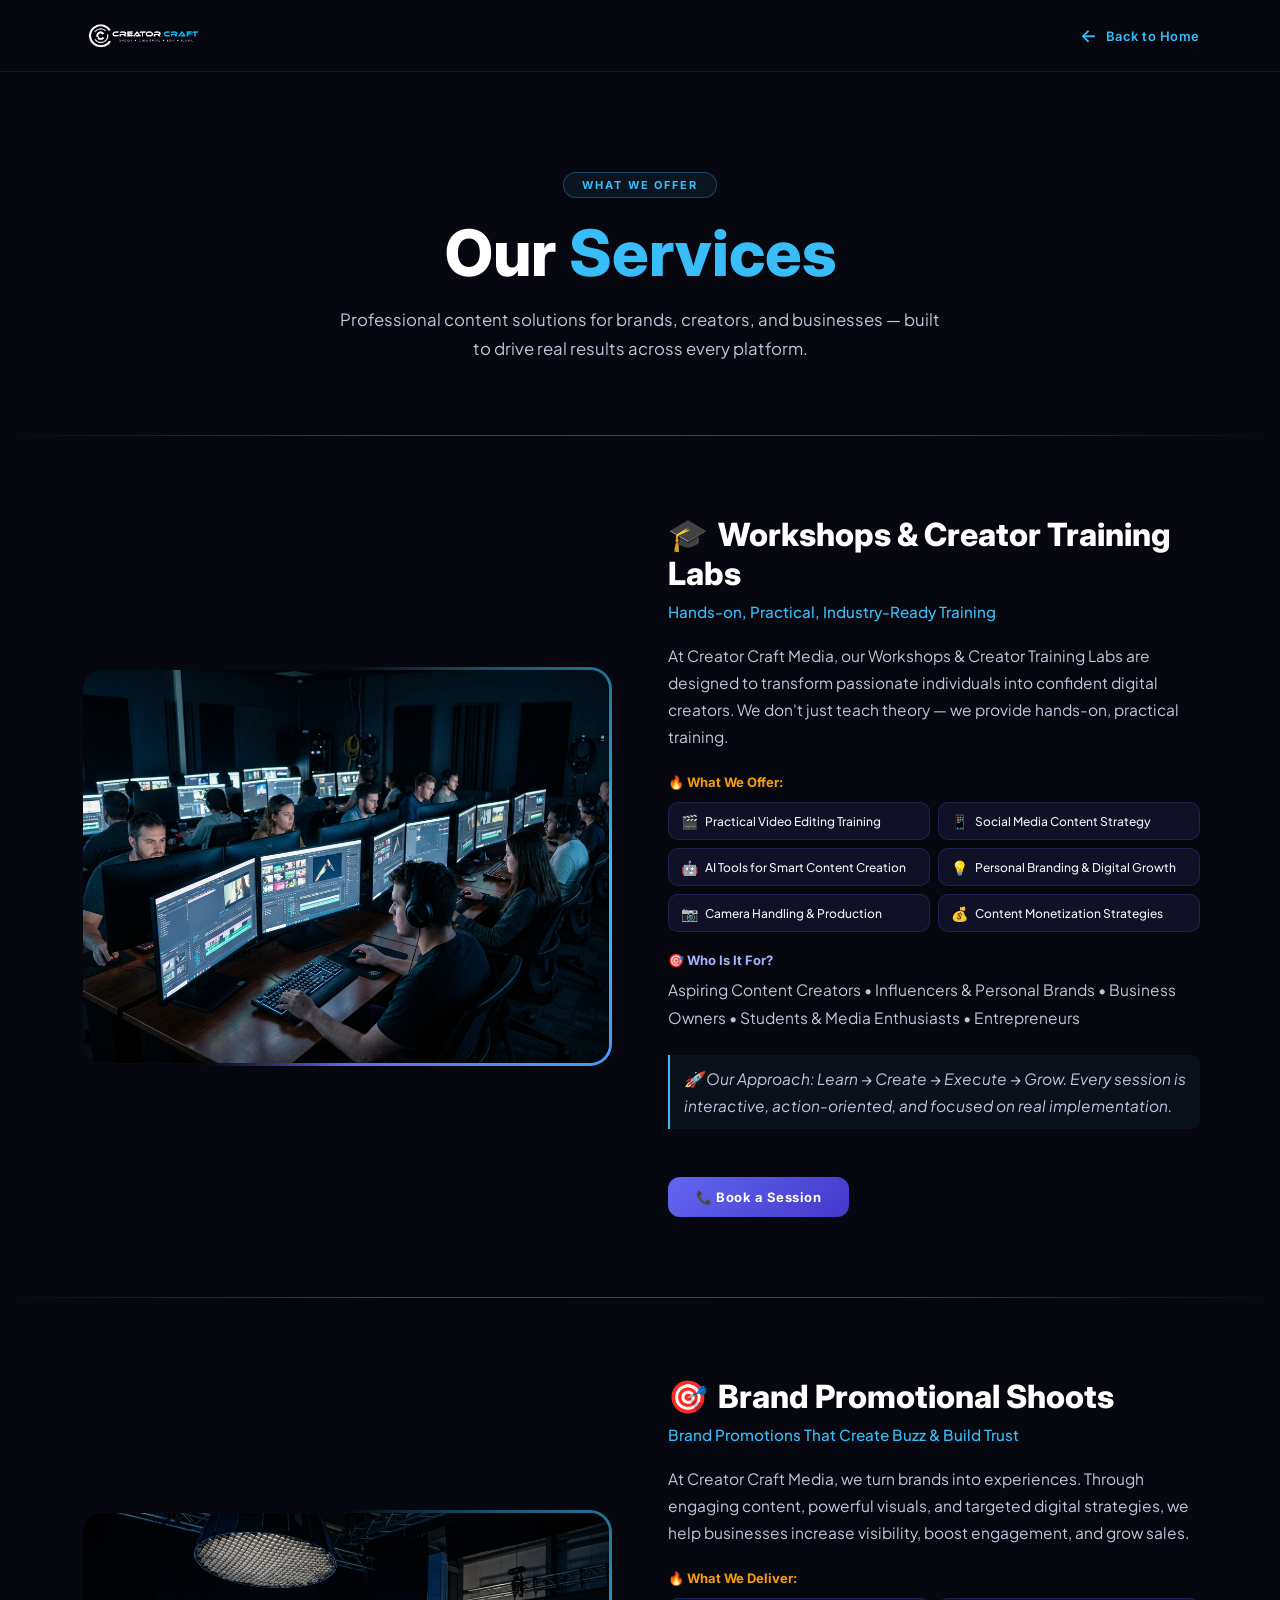
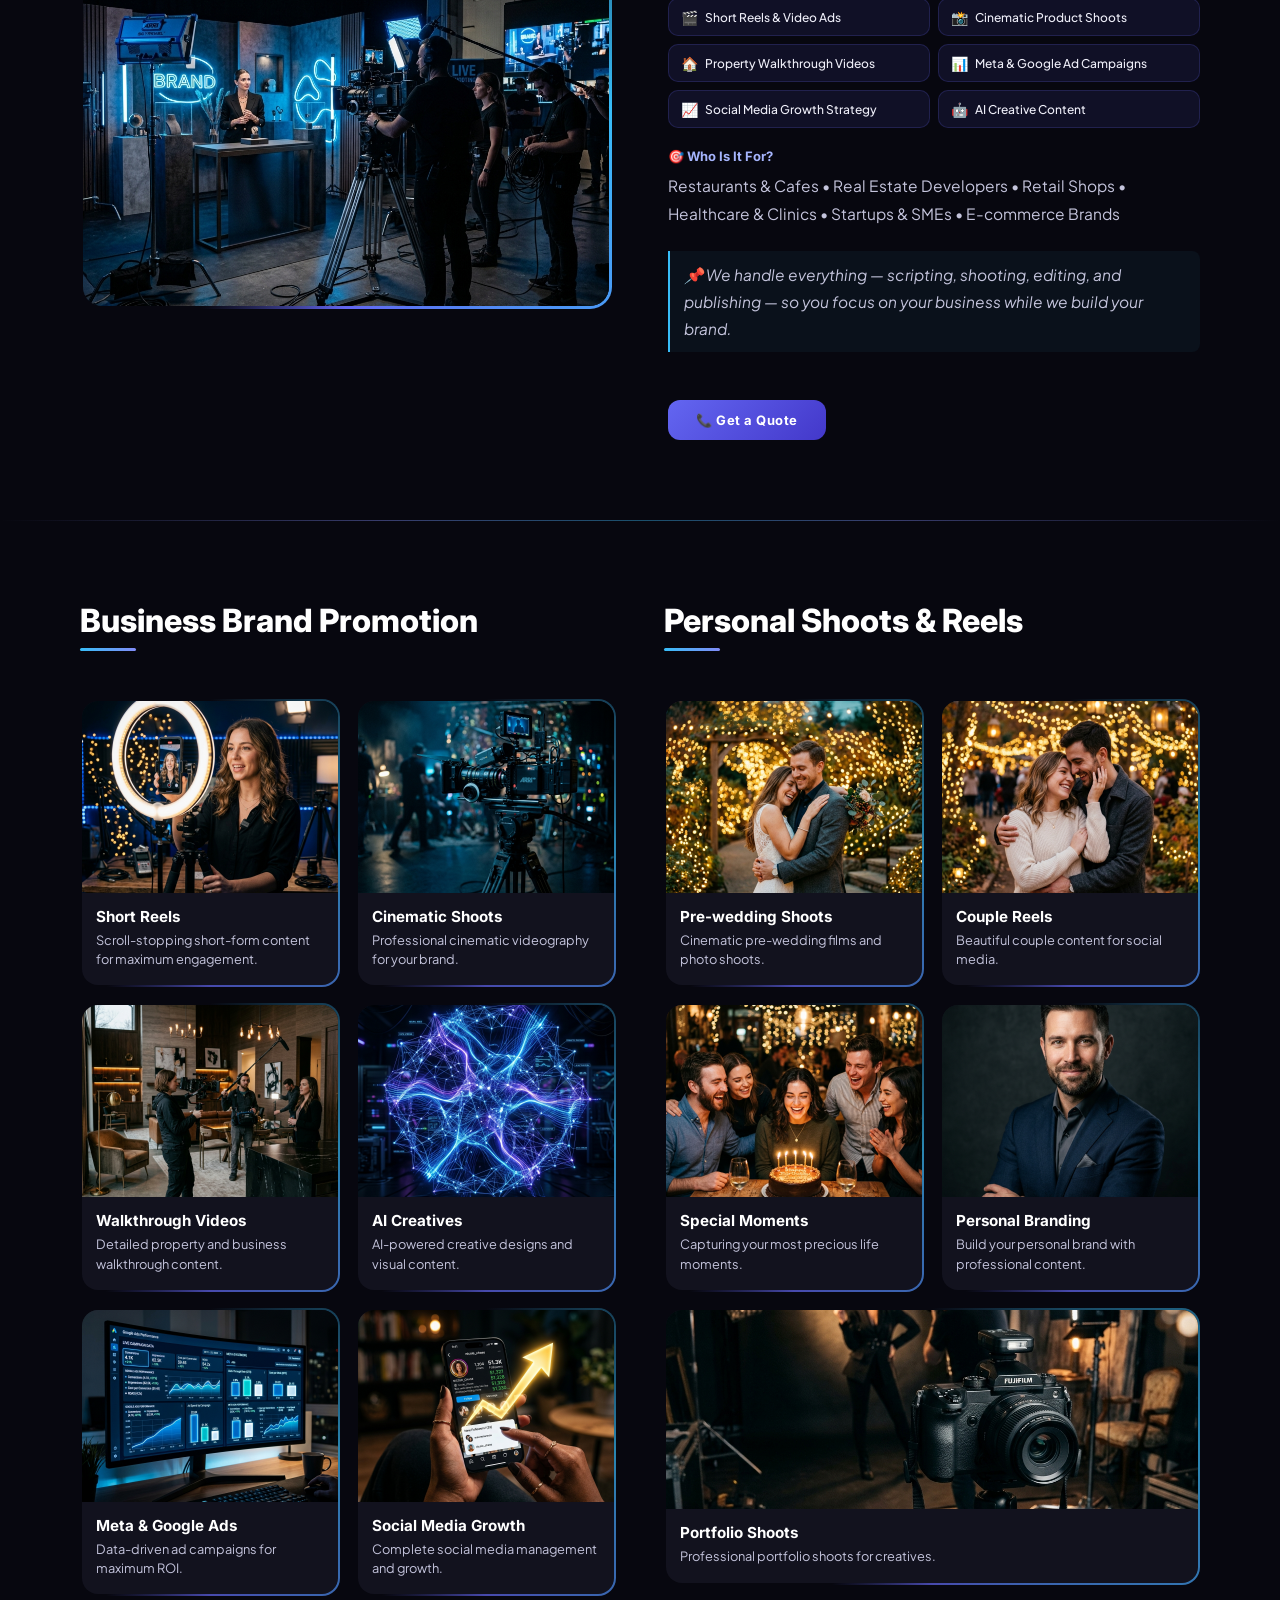
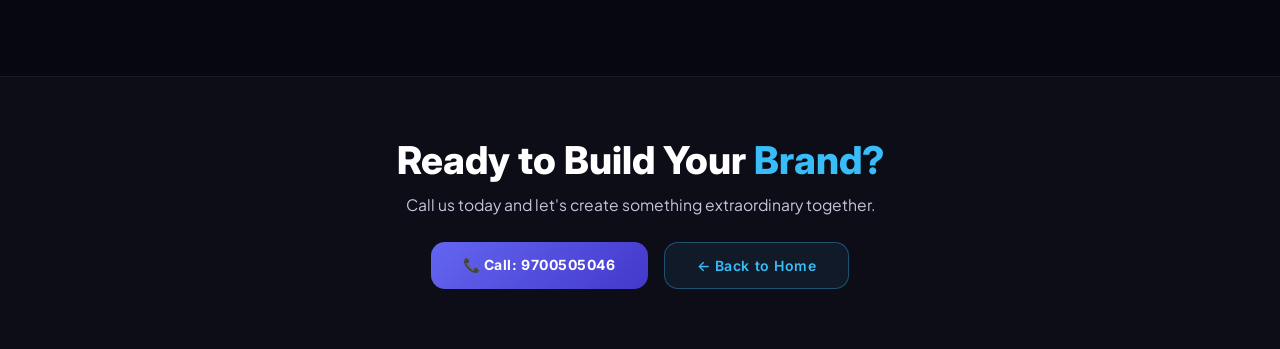
==== commit 485251f9: "Add files via upload" ====
--- a/services.html
+++ b/services.html
@@ -121,16 +121,38 @@
     .svc-block-inner.reverse { direction: rtl; }
     .svc-block-inner.reverse > * { direction: ltr; }
 
-    /* Image side */
+    /* Image side with Glowing Border */
     .svc-img-wrap {
-      border-radius: 20px;
+      border-radius: 22px;
+      padding: 3px; /* Border thickness */
       overflow: hidden;
       aspect-ratio: 4/3;
-      box-shadow: 0 20px 60px rgba(0,0,0,0.6),
-                  0 0 0 1px rgba(99,102,241,0.15);
       position: relative;
-    }
-    .svc-img-wrap img { transition: transform 0.6s var(--ez); }
+      z-index: 1;
+      cursor: pointer; /* Make it clickable */
+      animation: borderPulse 3s infinite alternate ease-in-out;
+    }
+    .svc-img-wrap::before {
+      content: '';
+      position: absolute;
+      top: -50%; left: -50%;
+      width: 200%; height: 200%;
+      background: conic-gradient(from 0deg, transparent 0%, var(--cyan) 25%, var(--vi) 50%, transparent 60%);
+      animation: spin 3s linear infinite;
+      z-index: -2;
+    }
+    .svc-img-wrap::after {
+      content: '';
+      position: absolute;
+      top: 3px; left: 3px; right: 3px; bottom: 3px;
+      background: var(--ink2);
+      border-radius: 19px;
+      z-index: -1;
+    }
+    .svc-img-wrap img { 
+      border-radius: 19px;
+      transition: transform 0.6s var(--ez); 
+    }
     .svc-img-wrap:hover img { transform: scale(1.04); }
 
     /* Text side */
@@ -240,20 +262,51 @@
       gap: 16px;
     }
     .img-card {
+      position: relative;
+      border-radius: 18px;
+      padding: 2px;
+      overflow: hidden;
+      transition: transform var(--t);
+      cursor: pointer;
+      z-index: 1;
+      animation: borderPulse 3s infinite alternate ease-in-out;
+    }
+    .img-card::before {
+      content: '';
+      position: absolute;
+      top: -50%; left: -50%;
+      width: 200%; height: 200%;
+      background: conic-gradient(from 0deg, transparent 0%, var(--cyan) 25%, var(--vi) 50%, transparent 60%);
+      animation: spin 3.5s linear infinite;
+      z-index: -2;
+      opacity: 0.7;
+      transition: opacity var(--t);
+    }
+    .img-card:hover::before {
+      opacity: 1;
+      animation: spin 1.5s linear infinite;
+    }
+    .img-card::after {
+      content: '';
+      position: absolute;
+      top: 2px; left: 2px; right: 2px; bottom: 2px;
       background: var(--ink2);
-      border: 1px solid rgba(255,255,255,0.07);
       border-radius: 16px;
-      overflow: hidden;
-      transition: transform var(--t), border-color var(--t), box-shadow var(--t);
-      cursor: pointer;
+      z-index: -1;
     }
     .img-card:hover {
-      transform: translateY(-4px);
-      border-color: rgba(56,189,248,0.3);
-      box-shadow: 0 12px 36px rgba(56,189,248,0.12);
-    }
+      transform: translateY(-6px);
+    }
+    
+    @keyframes borderPulse {
+      0% { box-shadow: 0 10px 30px rgba(0,0,0,0.5), 0 0 10px rgba(56, 189, 248, 0.1); }
+      100% { box-shadow: 0 15px 40px rgba(0,0,0,0.8), 0 0 25px rgba(56, 189, 248, 0.4); }
+    }
+    @keyframes spin { 100% { transform: rotate(360deg); } }
+
     .img-card-img {
       width: 100%; aspect-ratio: 4/3; overflow: hidden;
+      border-radius: 16px 16px 0 0;
     }
     .img-card-img img {
       width: 100%; height: 100%; object-fit: cover;
@@ -319,6 +372,168 @@
       .img-card.wide { grid-column: auto; }
       .svc-chips { grid-template-columns: 1fr; }
       .nav-inner { padding: 0 20px; }
+    }
+    
+    /* ── PREMIUM INQUIRY MODAL ── */
+    .svc-modal-overlay {
+      position: fixed;
+      top: 0; left: 0; right: 0; bottom: 0;
+      background: rgba(7, 7, 15, 0.85);
+      backdrop-filter: blur(16px);
+      display: flex;
+      align-items: center;
+      justify-content: center;
+      z-index: 9999;
+      opacity: 0;
+      pointer-events: none;
+      transition: opacity 0.4s cubic-bezier(0.16, 1, 0.3, 1);
+    }
+    
+    .svc-modal-overlay.open {
+      opacity: 1;
+      pointer-events: auto;
+    }
+    
+    /* Glowing Border Wrapper for the Modal */
+    .svc-modal-wrap {
+      position: relative;
+      width: 100%;
+      max-width: 460px;
+      margin: 20px;
+      padding: 3px;
+      border-radius: 24px;
+      overflow: hidden;
+      box-shadow: 0 30px 70px rgba(0, 0, 0, 0.9), 0 0 40px rgba(56, 189, 248, 0.25);
+      transform: scale(0.9) translateY(20px);
+      transition: transform 0.4s cubic-bezier(0.16, 1, 0.3, 1);
+      z-index: 10000;
+    }
+    
+    .svc-modal-overlay.open .svc-modal-wrap {
+      transform: scale(1) translateY(0);
+    }
+    
+    .svc-modal-wrap::before {
+      content: '';
+      position: absolute;
+      top: -50%; left: -50%;
+      width: 200%; height: 200%;
+      background: conic-gradient(from 0deg, transparent 0%, var(--cyan) 25%, var(--vi) 50%, transparent 60%);
+      animation: spin 3s linear infinite;
+      z-index: -2;
+    }
+    
+    .svc-modal-card {
+      background: var(--ink1);
+      border-radius: 21px;
+      padding: 36px 32px;
+      width: 100%;
+      position: relative;
+      z-index: 1;
+    }
+    
+    .svc-modal-close {
+      position: absolute;
+      top: 24px; right: 24px;
+      background: rgba(255, 255, 255, 0.05);
+      border: 1px solid rgba(255, 255, 255, 0.1);
+      width: 36px; height: 36px;
+      border-radius: 50%;
+      display: flex;
+      align-items: center;
+      justify-content: center;
+      color: var(--wh2);
+      font-size: 18px;
+      cursor: pointer;
+      transition: background var(--t), transform var(--t), border-color var(--t);
+    }
+    .svc-modal-close:hover {
+      background: rgba(239, 68, 68, 0.2);
+      border-color: rgba(239, 68, 68, 0.4);
+      transform: rotate(90deg);
+      color: #ef4444;
+    }
+    
+    .svc-modal-card h3 {
+      font-family: var(--fh);
+      font-size: 1.6rem;
+      font-weight: 800;
+      color: var(--wh);
+      margin-bottom: 8px;
+      letter-spacing: -0.02em;
+    }
+    
+    .svc-modal-badge {
+      display: inline-block;
+      font-family: var(--fh);
+      font-size: 11px;
+      font-weight: 700;
+      color: var(--cyan);
+      background: rgba(56, 189, 248, 0.08);
+      border: 1px solid rgba(56, 189, 248, 0.25);
+      padding: 6px 14px;
+      border-radius: 20px;
+      margin-bottom: 24px;
+      letter-spacing: 0.02em;
+    }
+    
+    .svc-form-group {
+      margin-bottom: 20px;
+      position: relative;
+    }
+    
+    .svc-form-group label {
+      display: block;
+      font-family: var(--fh);
+      font-size: 12px;
+      font-weight: 600;
+      color: var(--wh3);
+      margin-bottom: 8px;
+    }
+    
+    .svc-form-group input, 
+    .svc-form-group textarea {
+      width: 100%;
+      background: rgba(7, 7, 15, 0.6);
+      border: 1px solid rgba(255, 255, 255, 0.1);
+      border-radius: 12px;
+      padding: 12px 16px;
+      color: var(--wh);
+      font-family: var(--fb);
+      font-size: 14px;
+      transition: border-color var(--t), box-shadow var(--t);
+    }
+    
+    .svc-form-group input:focus, 
+    .svc-form-group textarea:focus {
+      outline: none;
+      border-color: var(--cyan);
+      box-shadow: 0 0 15px rgba(56, 189, 248, 0.2);
+    }
+    
+    .svc-modal-btn {
+      width: 100%;
+      background: linear-gradient(135deg, var(--vi), #4338ca);
+      color: #fff;
+      font-family: var(--fh);
+      font-weight: 700;
+      font-size: 14px;
+      padding: 14px;
+      border-radius: 12px;
+      border: none;
+      cursor: pointer;
+      display: flex;
+      align-items: center;
+      justify-content: center;
+      gap: 8px;
+      margin-top: 28px;
+      box-shadow: 0 10px 30px rgba(99, 102, 241, 0.35);
+      transition: transform var(--t), box-shadow var(--t);
+    }
+    
+    .svc-modal-btn:hover {
+      transform: translateY(-2px);
+      box-shadow: 0 15px 40px rgba(99, 102, 241, 0.5);
     }
   </style>
 </head>
@@ -566,5 +781,127 @@
 
   </div><!-- /page -->
 
+  <!-- ── PREMIUM INQUIRY MODAL ── -->
+  <div class="svc-modal-overlay" id="svcModal">
+    <div class="svc-modal-wrap">
+      <div class="svc-modal-card">
+        <button class="svc-modal-close" id="modalClose">&times;</button>
+        <h3>Let's Work Together</h3>
+        <div class="svc-modal-badge" id="modalBadge">Selected: Workshops & Creator Labs</div>
+        
+        <form id="svcInquiryForm">
+          <input type="hidden" id="selectedService" value="" />
+          <div class="svc-form-group">
+            <label for="clientName">Your Name</label>
+            <input type="text" id="clientName" placeholder="Enter your full name" required />
+          </div>
+          <div class="svc-form-group">
+            <label for="clientPhone">WhatsApp Number</label>
+            <input type="tel" id="clientPhone" placeholder="Enter WhatsApp phone number" required />
+          </div>
+          <div class="svc-form-group">
+            <label for="clientMsg">Project Details (Optional)</label>
+            <textarea id="clientMsg" rows="3" placeholder="Tell us about what you need..."></textarea>
+          </div>
+          <button type="submit" class="svc-modal-btn">
+            Proceed to WhatsApp 🚀
+          </button>
+        </form>
+      </div>
+    </div>
+  </div>
+
+  <!-- Include Global Script for Animations -->
+  <script src="script.js"></script>
+
+  <!-- Premium Modal and Redirection Script -->
+  <script>
+    const modal = document.getElementById('svcModal');
+    const modalClose = document.getElementById('modalClose');
+    const modalBadge = document.getElementById('modalBadge');
+    const hiddenServiceInput = document.getElementById('selectedService');
+    const form = document.getElementById('svcInquiryForm');
+
+    // Open Modal with Animations when any card/image is clicked
+    document.querySelectorAll('.img-card, .svc-img-wrap').forEach(card => {
+      card.addEventListener('click', function() {
+        let serviceName = '';
+        
+        // Find service name
+        const h4 = this.querySelector('h4');
+        if (h4) {
+          serviceName = h4.innerText;
+        } else {
+          const wrapper = this.closest('.svc-block-inner');
+          if (wrapper) {
+            const h2 = wrapper.querySelector('h2');
+            if (h2) serviceName = h2.innerText.replace(/[\uD800-\uDBFF][\uDC00-\uDFFF]|[\u2600-\u27BF]/g, '').trim();
+          }
+        }
+        
+        if (!serviceName) serviceName = "your services";
+        
+        // Populate modal data
+        modalBadge.innerText = `Selected: ${serviceName}`;
+        hiddenServiceInput.value = serviceName;
+        
+        // Show Modal
+        modal.classList.add('open');
+        document.body.style.overflow = 'hidden'; // Prevent body scroll
+        
+        // Focus first field after animation completes
+        setTimeout(() => {
+          document.getElementById('clientName').focus();
+        }, 100);
+      });
+    });
+
+    // Close Modal functions
+    const closeModal = () => {
+      modal.classList.remove('open');
+      document.body.style.overflow = ''; // Restore body scroll
+      form.reset();
+    };
+
+    modalClose.addEventListener('click', closeModal);
+    modal.addEventListener('click', function(e) {
+      if (e.target === modal) closeModal();
+    });
+    document.addEventListener('keydown', function(e) {
+      if (e.key === 'Escape' && modal.classList.contains('open')) closeModal();
+    });
+
+    // Handle Form submission -> WhatsApp redirect
+    form.addEventListener('submit', function(e) {
+      e.preventDefault();
+      
+      const serviceName = hiddenServiceInput.value;
+      const name = document.getElementById('clientName').value.trim();
+      const phone = document.getElementById('clientPhone').value.trim();
+      const msg = document.getElementById('clientMsg').value.trim();
+      
+      // Build simple and professional plain-text message
+      const text = [
+        `Hi Creator Craft Media,`,
+        ``,
+        `I am interested in your ${serviceName} service.`,
+        ``,
+        `My Details:`,
+        `Name: ${name}`,
+        `Phone: ${phone}`,
+        msg ? `Message: ${msg}` : '',
+        ``,
+        `I am looking forward to collaborating with you!`
+      ].filter(Boolean).join('\n');
+      
+      const encodedText = encodeURIComponent(text);
+      
+      // Open WhatsApp in a new tab
+      window.open(`https://wa.me/919700505046?text=${encodedText}`, '_blank');
+      
+      // Close modal
+      closeModal();
+    });
+  </script>
 </body>
 </html>
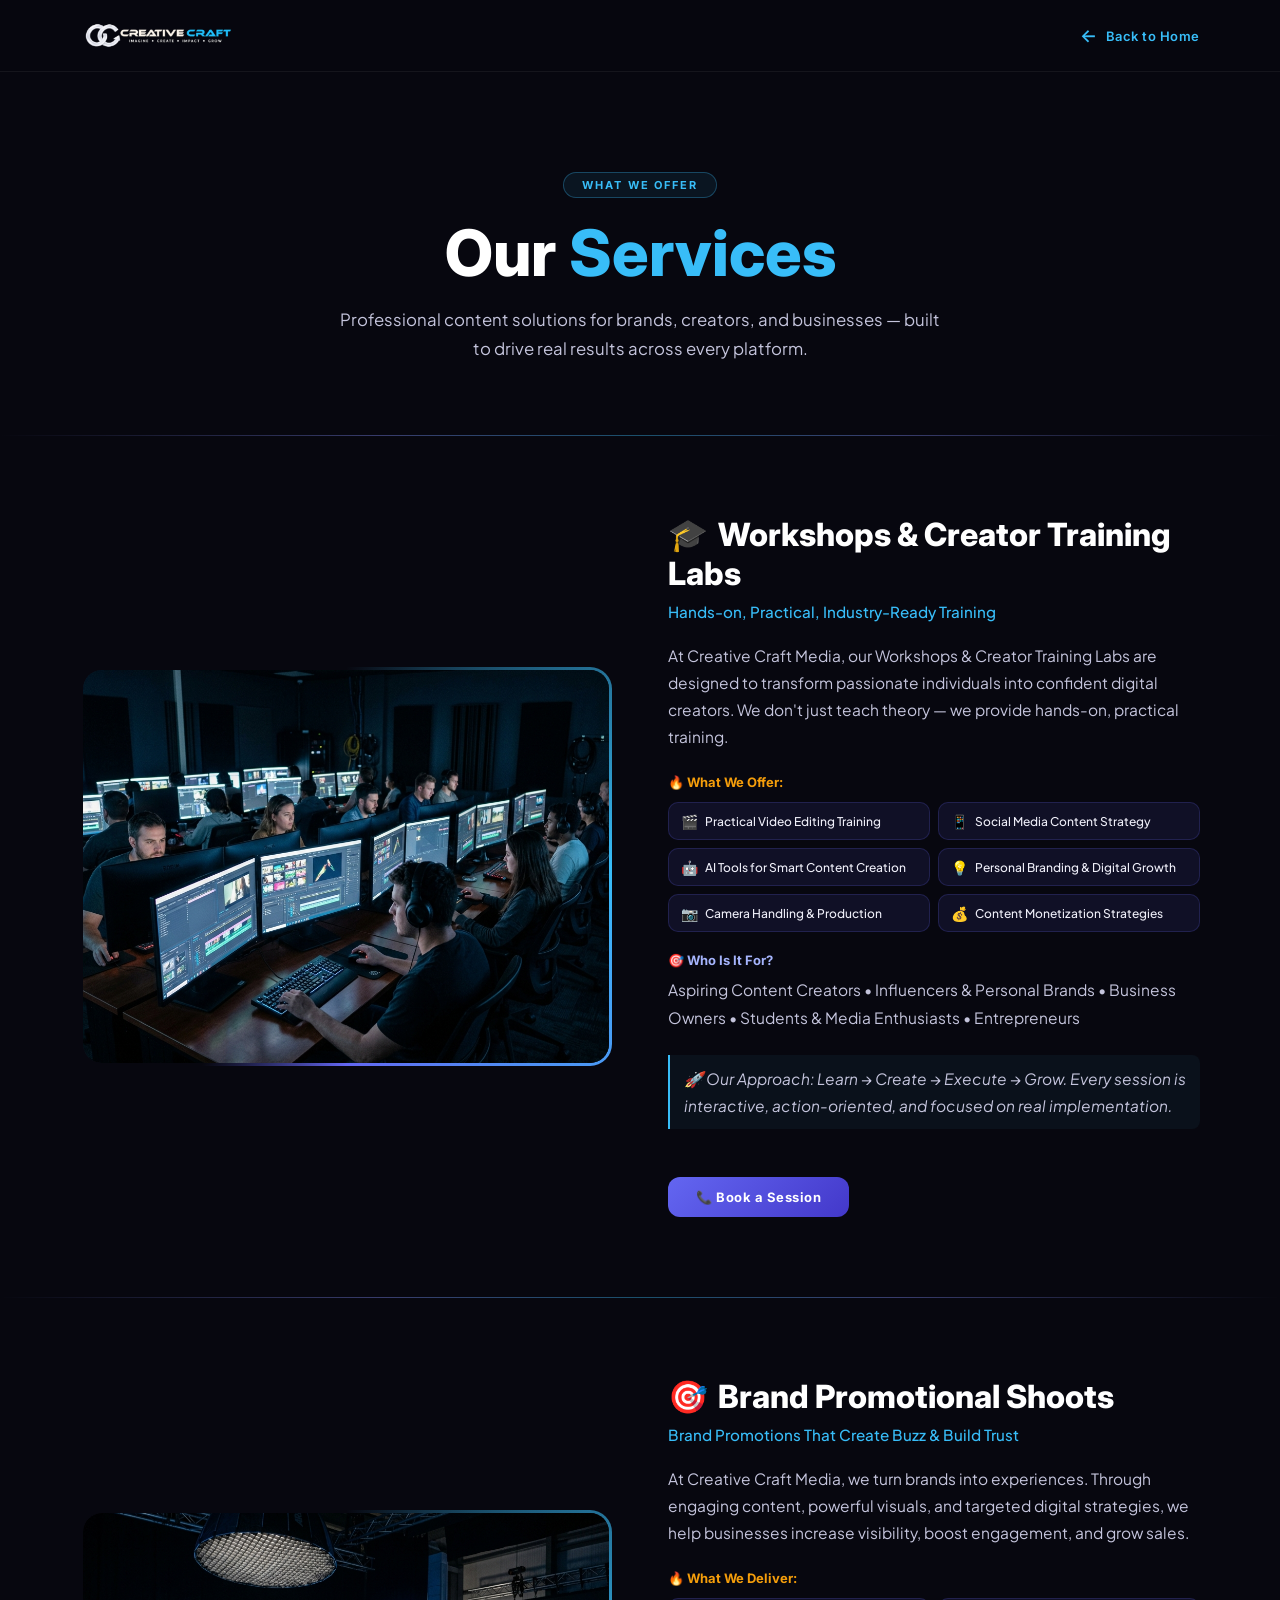
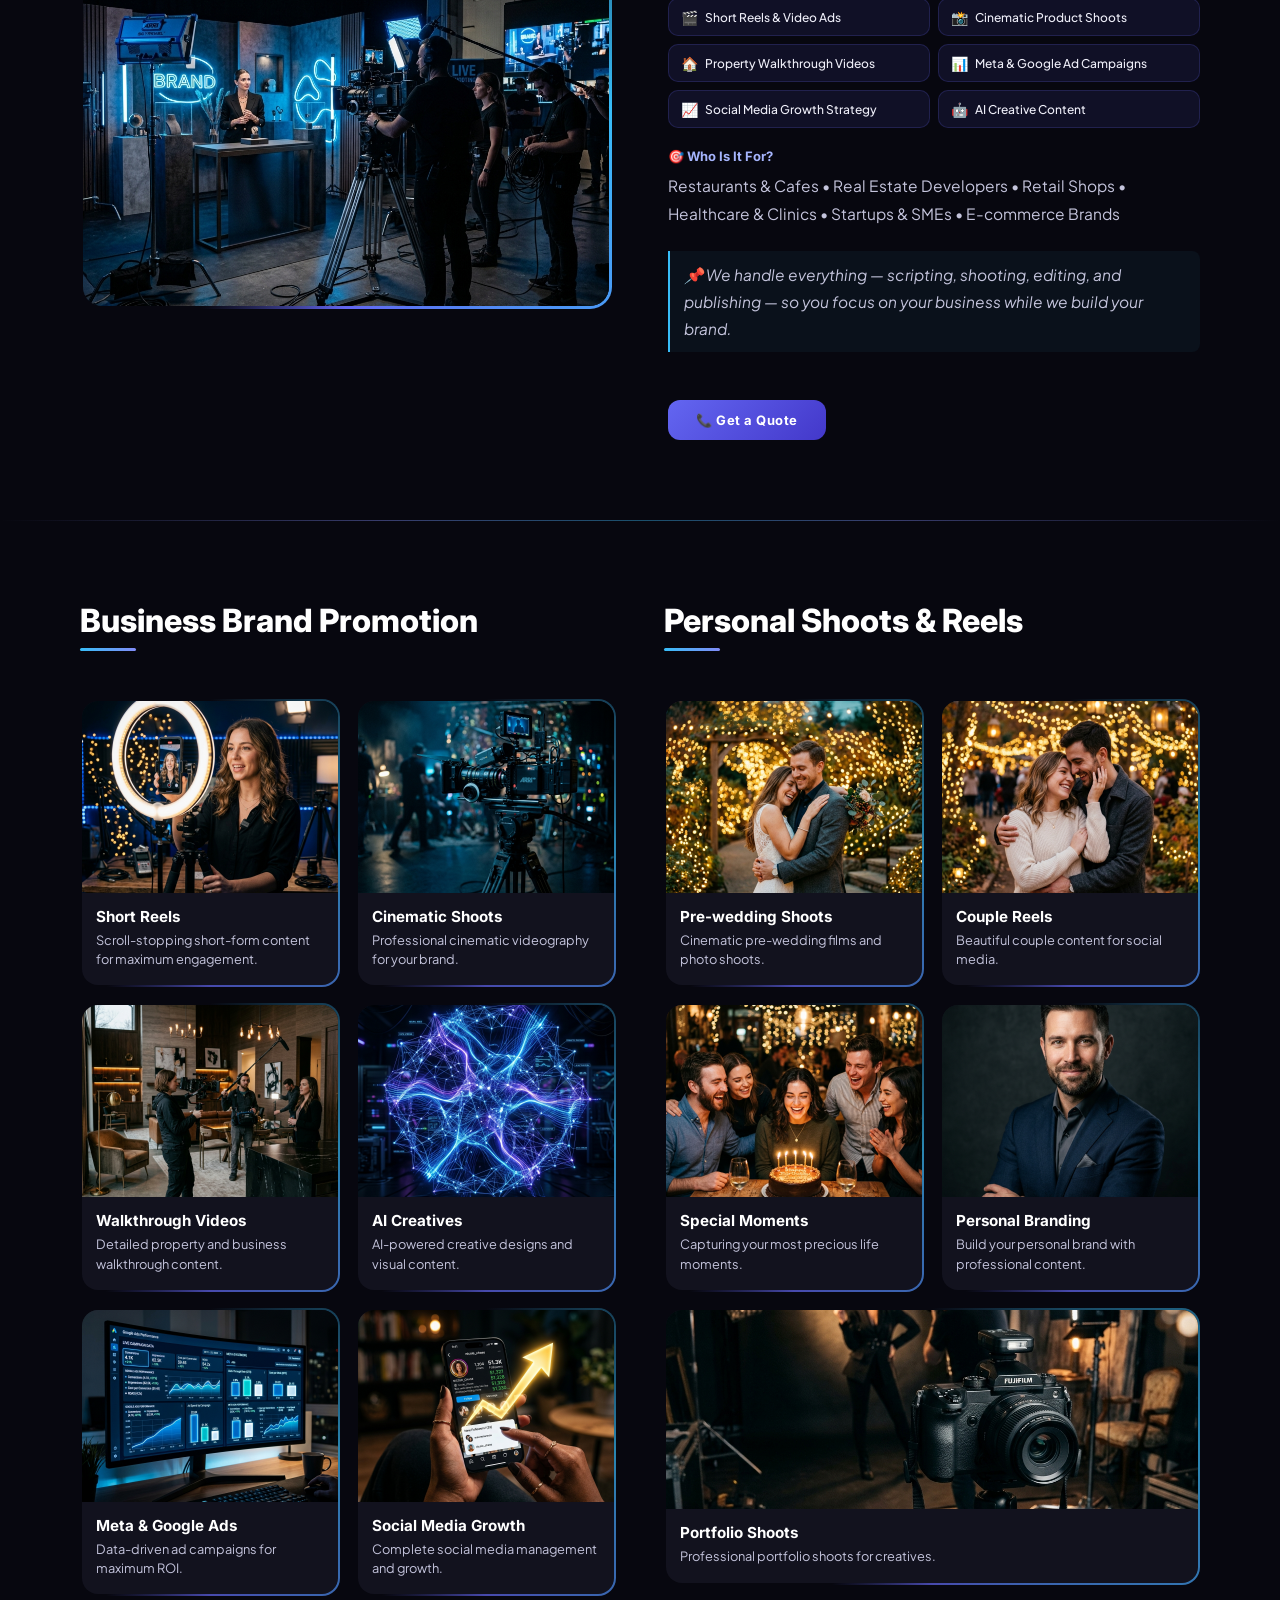
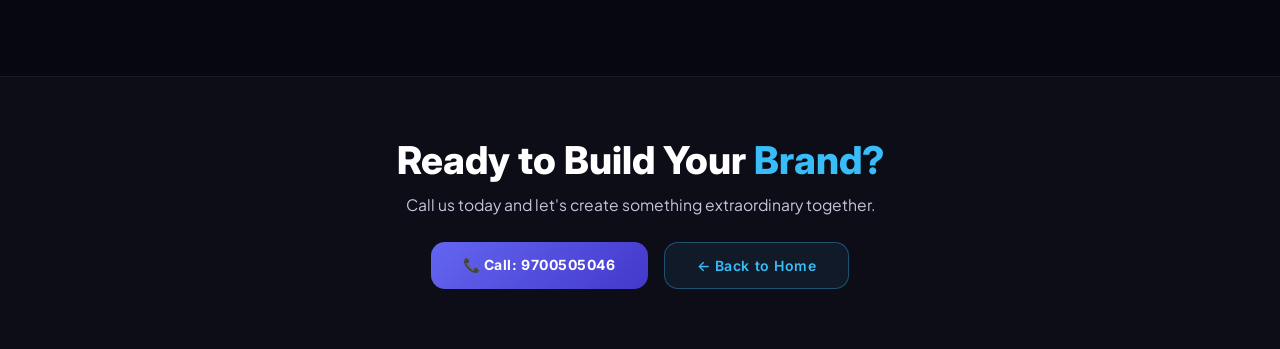
==== commit 904dcfc1: "Add files via upload" ====
--- a/services.html
+++ b/services.html
@@ -1,907 +1,930 @@
-<!DOCTYPE html>
-<html lang="en">
-<head>
-  <meta charset="UTF-8" />
-  <meta name="viewport" content="width=device-width, initial-scale=1.0" />
-  <title>Our Services — Creator Craft Media</title>
-  <meta name="description" content="Explore Creator Craft Media's professional services — workshops, brand shoots, reels, AI creatives, weddings & more. Based in Nellore, AP." />
-  <link rel="icon" href="logo.png" />
-  <link rel="preconnect" href="https://fonts.googleapis.com" />
-  <link rel="preconnect" href="https://fonts.gstatic.com" crossorigin />
-  <link href="https://fonts.googleapis.com/css2?family=Inter:wght@300;400;500;600;700;800;900&family=Plus+Jakarta+Sans:ital,wght@0,300;0,400;0,500;0,600;1,300;1,400&display=swap" rel="stylesheet" />
-  <style>
-    /* ── RESET & TOKENS ── */
-    *, *::before, *::after { box-sizing: border-box; margin: 0; padding: 0; }
-    :root {
-      --ink:  #07070f;
-      --ink1: #0d0d18;
-      --ink2: #12121e;
-      --ink3: #181828;
-      --vi:   #6366f1;
-      --vi2:  #818cf8;
-      --vi3:  #a5b4fc;
-      --cyan: #38bdf8;
-      --am:   #f59e0b;
-      --wh:   #ffffff;
-      --wh2:  #eeeef8;
-      --wh3:  #c4c4dc;
-      --muted:#7070a0;
-      --fh:   'Inter', sans-serif;
-      --fb:   'Plus Jakarta Sans', sans-serif;
-      --ez:   cubic-bezier(0.22,1,0.36,1);
-      --t:    0.28s;
-      --nav-h: 72px;
-    }
-
-    html { scroll-behavior: smooth; }
-    body {
-      font-family: var(--fb);
-      background: var(--ink);
-      color: var(--wh2);
-      min-height: 100vh;
-      overflow-x: hidden;
-    }
-    a { text-decoration: none; color: inherit; }
-    img { display: block; width: 100%; height: 100%; object-fit: cover; }
-
-    /* ── NAV ── */
-    .nav {
-      position: fixed; top: 0; left: 0; right: 0;
-      height: var(--nav-h);
-      background: rgba(7,7,15,0.92);
-      backdrop-filter: blur(20px);
-      z-index: 100;
-      border-bottom: 1px solid rgba(255,255,255,0.06);
-    }
-    .nav-inner {
-      max-width: 1200px; margin: 0 auto; padding: 0 40px;
-      height: 100%; display: flex; align-items: center; justify-content: space-between;
-    }
-    .nav-logo { display: flex; align-items: center; }
-    .nav-logo img { height: 52px; width: auto; object-fit: contain; }
-    .nav-back {
-      display: flex; align-items: center; gap: 8px;
-      font-family: var(--fh); font-size: 13px; font-weight: 600;
-      color: var(--cyan); letter-spacing: .04em;
-      transition: gap var(--t);
-    }
-    .nav-back:hover { gap: 12px; }
-    .nav-back span { font-size: 18px; }
-
-    /* ── PAGE WRAPPER ── */
-    .page { padding-top: calc(var(--nav-h) + 40px); }
-
-    /* ── CONTAINER ── */
-    .container { max-width: 1200px; margin: 0 auto; padding: 0 40px; }
-
-    /* ── HERO HEADER ── */
-    .svc-hero {
-      text-align: center; padding: 60px 0 72px;
-      position: relative;
-    }
-    .svc-hero .eyebrow {
-      display: inline-block;
-      font-family: var(--fh); font-size: 11px; font-weight: 700;
-      letter-spacing: .18em; text-transform: uppercase;
-      color: var(--cyan);
-      border: 1px solid rgba(56,189,248,0.3);
-      background: rgba(56,189,248,0.08);
-      padding: 5px 18px; border-radius: 30px; margin-bottom: 20px;
-    }
-    .svc-hero h1 {
-      font-family: var(--fh); font-size: clamp(2.4rem, 5vw, 4rem);
-      font-weight: 800; color: var(--wh); line-height: 1.1;
-      margin-bottom: 18px;
-    }
-    .svc-hero h1 span { color: var(--cyan); }
-    .svc-hero p {
-      font-size: 1.05rem; color: var(--wh3); max-width: 620px; margin: 0 auto;
-      line-height: 1.7;
-    }
-
-    /* ── DIVIDER ── */
-    .gd {
-      height: 1px; margin: 0;
-      background: linear-gradient(90deg, transparent, var(--vi2) 30%, var(--cyan) 50%, var(--vi2) 70%, transparent);
-      opacity: 0.4;
-    }
-
-    /* ══════════════════════════════════
-       HERO SERVICE BLOCK — image + text
-    ══════════════════════════════════ */
-    .svc-block {
-      padding: 80px 0;
-    }
-    .svc-block-inner {
-      display: grid;
-      grid-template-columns: 1fr 1fr;
-      gap: 56px;
-      align-items: center;
-    }
-    .svc-block-inner.reverse { direction: rtl; }
-    .svc-block-inner.reverse > * { direction: ltr; }
-
-    /* Image side with Glowing Border */
-    .svc-img-wrap {
-      border-radius: 22px;
-      padding: 3px; /* Border thickness */
-      overflow: hidden;
-      aspect-ratio: 4/3;
-      position: relative;
-      z-index: 1;
-      cursor: pointer; /* Make it clickable */
-      animation: borderPulse 3s infinite alternate ease-in-out;
-    }
-    .svc-img-wrap::before {
-      content: '';
-      position: absolute;
-      top: -50%; left: -50%;
-      width: 200%; height: 200%;
-      background: conic-gradient(from 0deg, transparent 0%, var(--cyan) 25%, var(--vi) 50%, transparent 60%);
-      animation: spin 3s linear infinite;
-      z-index: -2;
-    }
-    .svc-img-wrap::after {
-      content: '';
-      position: absolute;
-      top: 3px; left: 3px; right: 3px; bottom: 3px;
-      background: var(--ink2);
-      border-radius: 19px;
-      z-index: -1;
-    }
-    .svc-img-wrap img { 
-      border-radius: 19px;
-      transition: transform 0.6s var(--ez); 
-    }
-    .svc-img-wrap:hover img { transform: scale(1.04); }
-
-    /* Text side */
-    .svc-text {}
-    .svc-text h2 {
-      font-family: var(--fh);
-      font-size: clamp(1.5rem, 2.5vw, 2rem);
-      font-weight: 800; color: var(--wh);
-      margin-bottom: 6px; line-height: 1.2;
-    }
-    .svc-text h2 .emoji { margin-right: 10px; }
-    .svc-text .svc-tagline {
-      font-family: var(--fb); font-size: .95rem; font-weight: 500;
-      color: var(--cyan); margin-bottom: 16px;
-    }
-    .svc-text p {
-      font-size: .97rem; line-height: 1.75; color: var(--wh3);
-      margin-bottom: 24px;
-    }
-
-    /* What We Offer label */
-    .svc-offer-label {
-      font-family: var(--fh); font-size: 13px; font-weight: 700;
-      color: var(--am); margin-bottom: 12px;
-      display: flex; align-items: center; gap: 6px;
-    }
-
-    /* Feature chips grid */
-    .svc-chips {
-      display: grid; grid-template-columns: 1fr 1fr;
-      gap: 8px; margin-bottom: 20px;
-    }
-    .chip {
-      display: flex; align-items: center; gap: 7px;
-      background: rgba(99,102,241,0.1);
-      border: 1px solid rgba(99,102,241,0.2);
-      border-radius: 10px; padding: 9px 12px;
-      font-family: var(--fb); font-size: 12px; font-weight: 500;
-      color: var(--wh2);
-      transition: background var(--t), border-color var(--t);
-    }
-    .chip:hover {
-      background: rgba(99,102,241,0.2);
-      border-color: rgba(99,102,241,0.4);
-    }
-    .chip .chip-icon { font-size: 14px; flex-shrink: 0; }
-
-    /* Who is it for */
-    .svc-for-label {
-      font-family: var(--fh); font-size: 13px; font-weight: 700;
-      color: var(--vi3); margin-bottom: 8px;
-      display: flex; align-items: center; gap: 6px;
-    }
-    .svc-for-text {
-      font-size: .88rem; color: var(--wh3); line-height: 1.6;
-      margin-bottom: 14px;
-    }
-    .svc-approach {
-      font-size: .85rem; color: var(--muted); font-style: italic;
-      line-height: 1.6;
-      padding: 10px 14px;
-      border-left: 2px solid var(--cyan);
-      background: rgba(56,189,248,0.05);
-      border-radius: 0 8px 8px 0;
-    }
-
-    /* CTA button */
-    .svc-cta {
-      display: inline-flex; align-items: center; gap: 8px;
-      margin-top: 24px;
-      font-family: var(--fh); font-size: 13px; font-weight: 700;
-      color: #fff;
-      background: linear-gradient(135deg, var(--vi), #4338ca);
-      padding: 12px 28px; border-radius: 12px; letter-spacing: .04em;
-      transition: transform var(--t), box-shadow var(--t);
-    }
-    .svc-cta:hover {
-      transform: translateY(-2px);
-      box-shadow: 0 10px 32px rgba(99,102,241,0.4);
-    }
-
-    /* ══════════════════════════════════
-       IMAGE CARD GRID SECTION
-    ══════════════════════════════════ */
-    .grid-section { padding: 80px 0; }
-    .grid-section-head { margin-bottom: 48px; }
-    .grid-section-head h2 {
-      font-family: var(--fh); font-size: clamp(1.6rem, 2.5vw, 2.2rem);
-      font-weight: 800; color: var(--wh); margin-bottom: 8px;
-    }
-    .grid-section-head .underline {
-      width: 56px; height: 3px; border-radius: 3px;
-      background: linear-gradient(90deg, var(--cyan), var(--vi2));
-    }
-
-    /* Two-column category split */
-    .dual-grid {
-      display: grid;
-      grid-template-columns: 1fr 1fr;
-      gap: 48px;
-    }
-
-    /* Image cards grid inside each category */
-    .img-cards {
-      display: grid;
-      grid-template-columns: 1fr 1fr;
-      gap: 16px;
-    }
-    .img-card {
-      position: relative;
-      border-radius: 18px;
-      padding: 2px;
-      overflow: hidden;
-      transition: transform var(--t);
-      cursor: pointer;
-      z-index: 1;
-      animation: borderPulse 3s infinite alternate ease-in-out;
-    }
-    .img-card::before {
-      content: '';
-      position: absolute;
-      top: -50%; left: -50%;
-      width: 200%; height: 200%;
-      background: conic-gradient(from 0deg, transparent 0%, var(--cyan) 25%, var(--vi) 50%, transparent 60%);
-      animation: spin 3.5s linear infinite;
-      z-index: -2;
-      opacity: 0.7;
-      transition: opacity var(--t);
-    }
-    .img-card:hover::before {
-      opacity: 1;
-      animation: spin 1.5s linear infinite;
-    }
-    .img-card::after {
-      content: '';
-      position: absolute;
-      top: 2px; left: 2px; right: 2px; bottom: 2px;
-      background: var(--ink2);
-      border-radius: 16px;
-      z-index: -1;
-    }
-    .img-card:hover {
-      transform: translateY(-6px);
-    }
-    
-    @keyframes borderPulse {
-      0% { box-shadow: 0 10px 30px rgba(0,0,0,0.5), 0 0 10px rgba(56, 189, 248, 0.1); }
-      100% { box-shadow: 0 15px 40px rgba(0,0,0,0.8), 0 0 25px rgba(56, 189, 248, 0.4); }
-    }
-    @keyframes spin { 100% { transform: rotate(360deg); } }
-
-    .img-card-img {
-      width: 100%; aspect-ratio: 4/3; overflow: hidden;
-      border-radius: 16px 16px 0 0;
-    }
-    .img-card-img img {
-      width: 100%; height: 100%; object-fit: cover;
-      transition: transform 0.5s var(--ez);
-    }
-    .img-card:hover .img-card-img img { transform: scale(1.06); }
-    .img-card-body { padding: 14px 14px 16px; }
-    .img-card-body h4 {
-      font-family: var(--fh); font-size: .95rem; font-weight: 700;
-      color: var(--wh); margin-bottom: 5px;
-    }
-    .img-card-body p {
-      font-size: .8rem; color: var(--wh3); line-height: 1.5;
-    }
-
-    /* Wide card (portfolio — spans full width in personal col) */
-    .img-card.wide {
-      grid-column: 1 / -1;
-    }
-    .img-card.wide .img-card-img { aspect-ratio: 16/6; }
-
-    /* ── FOOTER BAND ── */
-    .svc-footer-band {
-      background: var(--ink1);
-      border-top: 1px solid rgba(255,255,255,0.06);
-      padding: 60px 0;
-      text-align: center;
-    }
-    .svc-footer-band h2 {
-      font-family: var(--fh); font-size: clamp(1.6rem, 3vw, 2.4rem);
-      font-weight: 800; color: var(--wh); margin-bottom: 12px;
-    }
-    .svc-footer-band h2 span { color: var(--cyan); }
-    .svc-footer-band p {
-      font-size: .98rem; color: var(--wh3); margin-bottom: 28px;
-    }
-    .btn-group { display: flex; gap: 16px; justify-content: center; flex-wrap: wrap; }
-    .btn-primary {
-      font-family: var(--fh); font-size: 14px; font-weight: 700;
-      color: #fff; background: linear-gradient(135deg, var(--vi), #4338ca);
-      padding: 14px 32px; border-radius: 14px; letter-spacing: .04em;
-      transition: transform var(--t), box-shadow var(--t);
-    }
-    .btn-primary:hover { transform: translateY(-2px); box-shadow: 0 10px 32px rgba(99,102,241,0.45); }
-    .btn-ghost {
-      font-family: var(--fh); font-size: 14px; font-weight: 600;
-      color: var(--cyan); border: 1px solid rgba(56,189,248,0.35);
-      background: rgba(56,189,248,0.07);
-      padding: 14px 32px; border-radius: 14px; letter-spacing: .04em;
-      transition: background var(--t), border-color var(--t);
-    }
-    .btn-ghost:hover { background: rgba(56,189,248,0.15); border-color: rgba(56,189,248,0.6); }
-
-    /* ── RESPONSIVE ── */
-    @media (max-width: 900px) {
-      .svc-block-inner { grid-template-columns: 1fr; gap: 32px; }
-      .svc-block-inner.reverse { direction: ltr; }
-      .dual-grid { grid-template-columns: 1fr; gap: 48px; }
-      .container { padding: 0 20px; }
-    }
-    @media (max-width: 600px) {
-      .img-cards { grid-template-columns: 1fr; }
-      .img-card.wide { grid-column: auto; }
-      .svc-chips { grid-template-columns: 1fr; }
-      .nav-inner { padding: 0 20px; }
-    }
-    
-    /* ── PREMIUM INQUIRY MODAL ── */
-    .svc-modal-overlay {
-      position: fixed;
-      top: 0; left: 0; right: 0; bottom: 0;
-      background: rgba(7, 7, 15, 0.85);
-      backdrop-filter: blur(16px);
-      display: flex;
-      align-items: center;
-      justify-content: center;
-      z-index: 9999;
-      opacity: 0;
-      pointer-events: none;
-      transition: opacity 0.4s cubic-bezier(0.16, 1, 0.3, 1);
-    }
-    
-    .svc-modal-overlay.open {
-      opacity: 1;
-      pointer-events: auto;
-    }
-    
-    /* Glowing Border Wrapper for the Modal */
-    .svc-modal-wrap {
-      position: relative;
-      width: 100%;
-      max-width: 460px;
-      margin: 20px;
-      padding: 3px;
-      border-radius: 24px;
-      overflow: hidden;
-      box-shadow: 0 30px 70px rgba(0, 0, 0, 0.9), 0 0 40px rgba(56, 189, 248, 0.25);
-      transform: scale(0.9) translateY(20px);
-      transition: transform 0.4s cubic-bezier(0.16, 1, 0.3, 1);
-      z-index: 10000;
-    }
-    
-    .svc-modal-overlay.open .svc-modal-wrap {
-      transform: scale(1) translateY(0);
-    }
-    
-    .svc-modal-wrap::before {
-      content: '';
-      position: absolute;
-      top: -50%; left: -50%;
-      width: 200%; height: 200%;
-      background: conic-gradient(from 0deg, transparent 0%, var(--cyan) 25%, var(--vi) 50%, transparent 60%);
-      animation: spin 3s linear infinite;
-      z-index: -2;
-    }
-    
-    .svc-modal-card {
-      background: var(--ink1);
-      border-radius: 21px;
-      padding: 36px 32px;
-      width: 100%;
-      position: relative;
-      z-index: 1;
-    }
-    
-    .svc-modal-close {
-      position: absolute;
-      top: 24px; right: 24px;
-      background: rgba(255, 255, 255, 0.05);
-      border: 1px solid rgba(255, 255, 255, 0.1);
-      width: 36px; height: 36px;
-      border-radius: 50%;
-      display: flex;
-      align-items: center;
-      justify-content: center;
-      color: var(--wh2);
-      font-size: 18px;
-      cursor: pointer;
-      transition: background var(--t), transform var(--t), border-color var(--t);
-    }
-    .svc-modal-close:hover {
-      background: rgba(239, 68, 68, 0.2);
-      border-color: rgba(239, 68, 68, 0.4);
-      transform: rotate(90deg);
-      color: #ef4444;
-    }
-    
-    .svc-modal-card h3 {
-      font-family: var(--fh);
-      font-size: 1.6rem;
-      font-weight: 800;
-      color: var(--wh);
-      margin-bottom: 8px;
-      letter-spacing: -0.02em;
-    }
-    
-    .svc-modal-badge {
-      display: inline-block;
-      font-family: var(--fh);
-      font-size: 11px;
-      font-weight: 700;
-      color: var(--cyan);
-      background: rgba(56, 189, 248, 0.08);
-      border: 1px solid rgba(56, 189, 248, 0.25);
-      padding: 6px 14px;
-      border-radius: 20px;
-      margin-bottom: 24px;
-      letter-spacing: 0.02em;
-    }
-    
-    .svc-form-group {
-      margin-bottom: 20px;
-      position: relative;
-    }
-    
-    .svc-form-group label {
-      display: block;
-      font-family: var(--fh);
-      font-size: 12px;
-      font-weight: 600;
-      color: var(--wh3);
-      margin-bottom: 8px;
-    }
-    
-    .svc-form-group input, 
-    .svc-form-group textarea {
-      width: 100%;
-      background: rgba(7, 7, 15, 0.6);
-      border: 1px solid rgba(255, 255, 255, 0.1);
-      border-radius: 12px;
-      padding: 12px 16px;
-      color: var(--wh);
-      font-family: var(--fb);
-      font-size: 14px;
-      transition: border-color var(--t), box-shadow var(--t);
-    }
-    
-    .svc-form-group input:focus, 
-    .svc-form-group textarea:focus {
-      outline: none;
-      border-color: var(--cyan);
-      box-shadow: 0 0 15px rgba(56, 189, 248, 0.2);
-    }
-    
-    .svc-modal-btn {
-      width: 100%;
-      background: linear-gradient(135deg, var(--vi), #4338ca);
-      color: #fff;
-      font-family: var(--fh);
-      font-weight: 700;
-      font-size: 14px;
-      padding: 14px;
-      border-radius: 12px;
-      border: none;
-      cursor: pointer;
-      display: flex;
-      align-items: center;
-      justify-content: center;
-      gap: 8px;
-      margin-top: 28px;
-      box-shadow: 0 10px 30px rgba(99, 102, 241, 0.35);
-      transition: transform var(--t), box-shadow var(--t);
-    }
-    
-    .svc-modal-btn:hover {
-      transform: translateY(-2px);
-      box-shadow: 0 15px 40px rgba(99, 102, 241, 0.5);
-    }
-  </style>
-</head>
-<body>
-
-  <!-- ── NAV ── -->
-  <header class="nav">
-    <div class="nav-inner">
-      <a href="index.html" class="nav-logo">
-        <img src="logo.png" alt="Creator Craft Media" />
-      </a>
-      <a href="index.html" class="nav-back">
-        <span>←</span> Back to Home
-      </a>
-    </div>
-  </header>
-
-  <div class="page">
-
-    <!-- ── HERO HEADER ── -->
-    <section class="svc-hero">
-      <div class="container">
-        <div class="eyebrow">What We Offer</div>
-        <h1>Our <span>Services</span></h1>
-        <p>Professional content solutions for brands, creators, and businesses — built to drive real results across every platform.</p>
-      </div>
-    </section>
-
-    <div class="gd"></div>
-
-    <!-- ══════════════════════════════════
-         BLOCK 1 — Workshops & Training
-    ══════════════════════════════════ -->
-    <section class="svc-block">
-      <div class="container">
-        <div class="svc-block-inner">
-
-          <!-- Left: Image -->
-          <div class="svc-img-wrap">
-            <img src="images/svc_workshop.jpg" alt="Workshops & Creator Training Labs" loading="lazy" />
-          </div>
-
-          <!-- Right: Text -->
-          <div class="svc-text">
-            <h2><span class="emoji">🎓</span>Workshops &amp; Creator Training Labs</h2>
-            <p class="svc-tagline">Hands-on, Practical, Industry-Ready Training</p>
-            <p>At Creator Craft Media, our Workshops &amp; Creator Training Labs are designed to transform passionate individuals into confident digital creators. We don't just teach theory — we provide hands-on, practical training.</p>
-
-            <div class="svc-offer-label">🔥 What We Offer:</div>
-            <div class="svc-chips">
-              <div class="chip"><span class="chip-icon">🎬</span>Practical Video Editing Training</div>
-              <div class="chip"><span class="chip-icon">📱</span>Social Media Content Strategy</div>
-              <div class="chip"><span class="chip-icon">🤖</span>AI Tools for Smart Content Creation</div>
-              <div class="chip"><span class="chip-icon">💡</span>Personal Branding &amp; Digital Growth</div>
-              <div class="chip"><span class="chip-icon">📷</span>Camera Handling &amp; Production</div>
-              <div class="chip"><span class="chip-icon">💰</span>Content Monetization Strategies</div>
-            </div>
-
-            <div class="svc-for-label">🎯 Who Is It For?</div>
-            <p class="svc-for-text">Aspiring Content Creators • Influencers &amp; Personal Brands • Business Owners • Students &amp; Media Enthusiasts • Entrepreneurs</p>
-
-            <p class="svc-approach">🚀 Our Approach: Learn → Create → Execute → Grow. Every session is interactive, action-oriented, and focused on real implementation.</p>
-
-            <a href="tel:9700505046" class="svc-cta">📞 Book a Session</a>
-          </div>
-        </div>
-      </div>
-    </section>
-
-    <div class="gd"></div>
-
-    <!-- ══════════════════════════════════
-         BLOCK 2 — Brand Promotional Shoots
-    ══════════════════════════════════ -->
-    <section class="svc-block">
-      <div class="container">
-        <div class="svc-block-inner reverse">
-
-          <!-- Left: Text (reversed visually to right) -->
-          <div class="svc-text">
-            <h2><span class="emoji">🎯</span>Brand Promotional Shoots</h2>
-            <p class="svc-tagline">Brand Promotions That Create Buzz &amp; Build Trust</p>
-            <p>At Creator Craft Media, we turn brands into experiences. Through engaging content, powerful visuals, and targeted digital strategies, we help businesses increase visibility, boost engagement, and grow sales.</p>
-
-            <div class="svc-offer-label">🔥 What We Deliver:</div>
-            <div class="svc-chips">
-              <div class="chip"><span class="chip-icon">🎬</span>Short Reels &amp; Video Ads</div>
-              <div class="chip"><span class="chip-icon">📸</span>Cinematic Product Shoots</div>
-              <div class="chip"><span class="chip-icon">🏠</span>Property Walkthrough Videos</div>
-              <div class="chip"><span class="chip-icon">📊</span>Meta &amp; Google Ad Campaigns</div>
-              <div class="chip"><span class="chip-icon">📈</span>Social Media Growth Strategy</div>
-              <div class="chip"><span class="chip-icon">🤖</span>AI Creative Content</div>
-            </div>
-
-            <div class="svc-for-label">🎯 Who Is It For?</div>
-            <p class="svc-for-text">Restaurants &amp; Cafes • Real Estate Developers • Retail Shops • Healthcare &amp; Clinics • Startups &amp; SMEs • E-commerce Brands</p>
-
-            <p class="svc-approach">📌 We handle everything — scripting, shooting, editing, and publishing — so you focus on your business while we build your brand.</p>
-
-            <a href="tel:9700505046" class="svc-cta">📞 Get a Quote</a>
-          </div>
-
-          <!-- Right: Image -->
-          <div class="svc-img-wrap">
-            <img src="images/svc_brandpromo.jpg" alt="Brand Promotional Shoots" loading="lazy" />
-          </div>
-        </div>
-      </div>
-    </section>
-
-    <div class="gd"></div>
-
-    <!-- ══════════════════════════════════
-         IMAGE CARD GRID
-    ══════════════════════════════════ -->
-    <section class="grid-section">
-      <div class="container">
-        <div class="dual-grid">
-
-          <!-- ── LEFT: Business Brand Promotion ── -->
-          <div>
-            <div class="grid-section-head">
-              <h2>Business Brand Promotion</h2>
-              <div class="underline"></div>
-            </div>
-            <div class="img-cards">
-
-              <div class="img-card">
-                <div class="img-card-img"><img src="images/svc_short_reels.jpg" alt="Short Reels" loading="lazy" /></div>
-                <div class="img-card-body">
-                  <h4>Short Reels</h4>
-                  <p>Scroll-stopping short-form content for maximum engagement.</p>
-                </div>
-              </div>
-
-              <div class="img-card">
-                <div class="img-card-img"><img src="images/svc_cinematic.jpg" alt="Cinematic Shoots" loading="lazy" /></div>
-                <div class="img-card-body">
-                  <h4>Cinematic Shoots</h4>
-                  <p>Professional cinematic videography for your brand.</p>
-                </div>
-              </div>
-
-              <div class="img-card">
-                <div class="img-card-img"><img src="images/svc_walkthrough.jpg" alt="Walkthrough Videos" loading="lazy" /></div>
-                <div class="img-card-body">
-                  <h4>Walkthrough Videos</h4>
-                  <p>Detailed property and business walkthrough content.</p>
-                </div>
-              </div>
-
-              <div class="img-card">
-                <div class="img-card-img"><img src="images/svc_ai.jpg" alt="AI Creatives" loading="lazy" /></div>
-                <div class="img-card-body">
-                  <h4>AI Creatives</h4>
-                  <p>AI-powered creative designs and visual content.</p>
-                </div>
-              </div>
-
-              <div class="img-card">
-                <div class="img-card-img"><img src="images/svc_ads.jpg" alt="Meta & Google Ads" loading="lazy" /></div>
-                <div class="img-card-body">
-                  <h4>Meta &amp; Google Ads</h4>
-                  <p>Data-driven ad campaigns for maximum ROI.</p>
-                </div>
-              </div>
-
-              <div class="img-card">
-                <div class="img-card-img"><img src="images/svc_social.jpg" alt="Social Media Growth" loading="lazy" /></div>
-                <div class="img-card-body">
-                  <h4>Social Media Growth</h4>
-                  <p>Complete social media management and growth.</p>
-                </div>
-              </div>
-
-            </div>
-          </div>
-
-          <!-- ── RIGHT: Personal Shoots & Reels ── -->
-          <div>
-            <div class="grid-section-head">
-              <h2>Personal Shoots &amp; Reels</h2>
-              <div class="underline"></div>
-            </div>
-            <div class="img-cards">
-
-              <div class="img-card">
-                <div class="img-card-img"><img src="images/svc_prewedding.jpg" alt="Pre-wedding Shoots" loading="lazy" /></div>
-                <div class="img-card-body">
-                  <h4>Pre-wedding Shoots</h4>
-                  <p>Cinematic pre-wedding films and photo shoots.</p>
-                </div>
-              </div>
-
-              <div class="img-card">
-                <div class="img-card-img"><img src="images/svc_couple.jpg" alt="Couple Reels" loading="lazy" /></div>
-                <div class="img-card-body">
-                  <h4>Couple Reels</h4>
-                  <p>Beautiful couple content for social media.</p>
-                </div>
-              </div>
-
-              <div class="img-card">
-                <div class="img-card-img"><img src="images/svc_moments.jpg" alt="Special Moments" loading="lazy" /></div>
-                <div class="img-card-body">
-                  <h4>Special Moments</h4>
-                  <p>Capturing your most precious life moments.</p>
-                </div>
-              </div>
-
-              <div class="img-card">
-                <div class="img-card-img"><img src="images/svc_branding.jpg" alt="Personal Branding" loading="lazy" /></div>
-                <div class="img-card-body">
-                  <h4>Personal Branding</h4>
-                  <p>Build your personal brand with professional content.</p>
-                </div>
-              </div>
-
-              <div class="img-card wide">
-                <div class="img-card-img"><img src="images/svc_portfolio.jpg" alt="Portfolio Shoots" loading="lazy" /></div>
-                <div class="img-card-body">
-                  <h4>Portfolio Shoots</h4>
-                  <p>Professional portfolio shoots for creatives.</p>
-                </div>
-              </div>
-
-            </div>
-          </div>
-
-        </div>
-      </div>
-    </section>
-
-    <!-- ── FOOTER CTA ── -->
-    <div class="svc-footer-band">
-      <div class="container">
-        <h2>Ready to Build Your <span>Brand?</span></h2>
-        <p>Call us today and let's create something extraordinary together.</p>
-        <div class="btn-group">
-          <a href="tel:9700505046" class="btn-primary">📞 Call: 9700505046</a>
-          <a href="index.html" class="btn-ghost">← Back to Home</a>
-        </div>
-      </div>
-    </div>
-
-  </div><!-- /page -->
-
-  <!-- ── PREMIUM INQUIRY MODAL ── -->
-  <div class="svc-modal-overlay" id="svcModal">
-    <div class="svc-modal-wrap">
-      <div class="svc-modal-card">
-        <button class="svc-modal-close" id="modalClose">&times;</button>
-        <h3>Let's Work Together</h3>
-        <div class="svc-modal-badge" id="modalBadge">Selected: Workshops & Creator Labs</div>
-        
-        <form id="svcInquiryForm">
-          <input type="hidden" id="selectedService" value="" />
-          <div class="svc-form-group">
-            <label for="clientName">Your Name</label>
-            <input type="text" id="clientName" placeholder="Enter your full name" required />
-          </div>
-          <div class="svc-form-group">
-            <label for="clientPhone">WhatsApp Number</label>
-            <input type="tel" id="clientPhone" placeholder="Enter WhatsApp phone number" required />
-          </div>
-          <div class="svc-form-group">
-            <label for="clientMsg">Project Details (Optional)</label>
-            <textarea id="clientMsg" rows="3" placeholder="Tell us about what you need..."></textarea>
-          </div>
-          <button type="submit" class="svc-modal-btn">
-            Proceed to WhatsApp 🚀
-          </button>
-        </form>
-      </div>
-    </div>
-  </div>
-
-  <!-- Include Global Script for Animations -->
-  <script src="script.js"></script>
-
-  <!-- Premium Modal and Redirection Script -->
-  <script>
-    const modal = document.getElementById('svcModal');
-    const modalClose = document.getElementById('modalClose');
-    const modalBadge = document.getElementById('modalBadge');
-    const hiddenServiceInput = document.getElementById('selectedService');
-    const form = document.getElementById('svcInquiryForm');
-
-    // Open Modal with Animations when any card/image is clicked
-    document.querySelectorAll('.img-card, .svc-img-wrap').forEach(card => {
-      card.addEventListener('click', function() {
-        let serviceName = '';
-        
-        // Find service name
-        const h4 = this.querySelector('h4');
-        if (h4) {
-          serviceName = h4.innerText;
-        } else {
-          const wrapper = this.closest('.svc-block-inner');
-          if (wrapper) {
-            const h2 = wrapper.querySelector('h2');
-            if (h2) serviceName = h2.innerText.replace(/[\uD800-\uDBFF][\uDC00-\uDFFF]|[\u2600-\u27BF]/g, '').trim();
-          }
-        }
-        
-        if (!serviceName) serviceName = "your services";
-        
-        // Populate modal data
-        modalBadge.innerText = `Selected: ${serviceName}`;
-        hiddenServiceInput.value = serviceName;
-        
-        // Show Modal
-        modal.classList.add('open');
-        document.body.style.overflow = 'hidden'; // Prevent body scroll
-        
-        // Focus first field after animation completes
-        setTimeout(() => {
-          document.getElementById('clientName').focus();
-        }, 100);
-      });
-    });
-
-    // Close Modal functions
-    const closeModal = () => {
-      modal.classList.remove('open');
-      document.body.style.overflow = ''; // Restore body scroll
-      form.reset();
-    };
-
-    modalClose.addEventListener('click', closeModal);
-    modal.addEventListener('click', function(e) {
-      if (e.target === modal) closeModal();
-    });
-    document.addEventListener('keydown', function(e) {
-      if (e.key === 'Escape' && modal.classList.contains('open')) closeModal();
-    });
-
-    // Handle Form submission -> WhatsApp redirect
-    form.addEventListener('submit', function(e) {
-      e.preventDefault();
-      
-      const serviceName = hiddenServiceInput.value;
-      const name = document.getElementById('clientName').value.trim();
-      const phone = document.getElementById('clientPhone').value.trim();
-      const msg = document.getElementById('clientMsg').value.trim();
-      
-      // Build simple and professional plain-text message
-      const text = [
-        `Hi Creator Craft Media,`,
-        ``,
-        `I am interested in your ${serviceName} service.`,
-        ``,
-        `My Details:`,
-        `Name: ${name}`,
-        `Phone: ${phone}`,
-        msg ? `Message: ${msg}` : '',
-        ``,
-        `I am looking forward to collaborating with you!`
-      ].filter(Boolean).join('\n');
-      
-      const encodedText = encodeURIComponent(text);
-      
-      // Open WhatsApp in a new tab
-      window.open(`https://wa.me/919700505046?text=${encodedText}`, '_blank');
-      
-      // Close modal
-      closeModal();
-    });
-  </script>
-</body>
-</html>
+﻿<!DOCTYPE html>
+<html lang="en">
+<head>
+  <meta charset="UTF-8" />
+  <meta name="theme-color" content="#000000" />
+  <meta name="viewport" content="width=device-width, initial-scale=1.0" />
+  <title>Our Services | Creative Craft Media — Nellore Content Creation Studio</title>
+  <meta name="description" content="Explore Creative Craft Media's professional services — workshops, brand shoots, short reels, AI creatives, pre-wedding films, and digital marketing. Based in Nellore, AP." />
+  <meta name="keywords" content="content creation services Nellore, brand shoots Nellore, video production Andhra Pradesh, reel making, AI creatives, pre-wedding films Nellore, digital marketing agency Nellore" />
+  <meta name="robots" content="index, follow" />
+  <link rel="canonical" href="https://www.creativecraftmedia.in/services.html" />
+  <meta name="author" content="Creative Craft Media" />
+  <meta name="geo.region" content="IN-AP" />
+  <meta name="geo.placename" content="Nellore, Andhra Pradesh, India" />
+
+  <!-- Open Graph -->
+  <meta property="og:type" content="website" />
+  <meta property="og:url" content="https://www.creativecraftmedia.in/services.html" />
+  <meta property="og:title" content="Our Services | Creative Craft Media — Nellore" />
+  <meta property="og:description" content="Professional content solutions for brands, creators, and businesses. Brand shoots, reels, AI video, digital marketing & more." />
+  <meta property="og:image" content="https://www.creativecraftmedia.in/preview.png" />
+  <meta property="og:site_name" content="Creative Craft Media" />
+  <meta property="og:locale" content="en_IN" />
+
+  <!-- Twitter Card -->
+  <meta name="twitter:card" content="summary_large_image" />
+  <meta name="twitter:title" content="Our Services | Creative Craft Media" />
+  <meta name="twitter:description" content="Brand shoots, reels, AI creatives, digital marketing & pre-wedding films. Based in Nellore, AP." />
+  <meta name="twitter:image" content="https://www.creativecraftmedia.in/preview.png" />
+
+  <link rel="icon" href="favicon.png" type="image/png" />
+  <link rel="preconnect" href="https://fonts.googleapis.com" />
+  <link rel="preconnect" href="https://fonts.gstatic.com" crossorigin />
+  <link href="https://fonts.googleapis.com/css2?family=Inter:wght@300;400;500;600;700;800;900&family=Plus+Jakarta+Sans:ital,wght@0,300;0,400;0,500;0,600;1,300;1,400&display=swap" rel="stylesheet" />
+  <style>
+    /* ── RESET & TOKENS ── */
+    *, *::before, *::after { box-sizing: border-box; margin: 0; padding: 0; }
+    :root {
+      --ink:  #07070f;
+      --ink1: #0d0d18;
+      --ink2: #12121e;
+      --ink3: #181828;
+      --vi:   #6366f1;
+      --vi2:  #818cf8;
+      --vi3:  #a5b4fc;
+      --cyan: #38bdf8;
+      --am:   #f59e0b;
+      --wh:   #ffffff;
+      --wh2:  #eeeef8;
+      --wh3:  #c4c4dc;
+      --muted:#7070a0;
+      --fh:   'Inter', sans-serif;
+      --fb:   'Plus Jakarta Sans', sans-serif;
+      --ez:   cubic-bezier(0.22,1,0.36,1);
+      --t:    0.28s;
+      --nav-h: 72px;
+    }
+
+    html { scroll-behavior: smooth; }
+    body {
+      font-family: var(--fb);
+      background: var(--ink);
+      color: var(--wh2);
+      min-height: 100vh;
+      overflow-x: hidden;
+    }
+    a { text-decoration: none; color: inherit; }
+    img { display: block; width: 100%; height: 100%; object-fit: cover; }
+
+    /* ── NAV ── */
+    .nav {
+      position: fixed; top: 0; left: 0; right: 0;
+      height: var(--nav-h);
+      background: rgba(7,7,15,0.92);
+      backdrop-filter: blur(20px);
+      z-index: 100;
+      border-bottom: 1px solid rgba(255,255,255,0.06);
+    }
+    .nav-inner {
+      max-width: 1200px; margin: 0 auto; padding: 0 40px;
+      height: 100%; display: flex; align-items: center; justify-content: space-between;
+    }
+    .nav-logo { display: flex; align-items: center; }
+    .nav-logo img { height: 52px; width: auto; object-fit: contain; }
+    .nav-back {
+      display: flex; align-items: center; gap: 8px;
+      font-family: var(--fh); font-size: 13px; font-weight: 600;
+      color: var(--cyan); letter-spacing: .04em;
+      transition: gap var(--t);
+    }
+    .nav-back:hover { gap: 12px; }
+    .nav-back span { font-size: 18px; }
+
+    /* ── PAGE WRAPPER ── */
+    .page { padding-top: calc(var(--nav-h) + 40px); }
+
+    /* ── CONTAINER ── */
+    .container { max-width: 1200px; margin: 0 auto; padding: 0 40px; }
+
+    /* ── HERO HEADER ── */
+    .svc-hero {
+      text-align: center; padding: 60px 0 72px;
+      position: relative;
+    }
+    .svc-hero .eyebrow {
+      display: inline-block;
+      font-family: var(--fh); font-size: 11px; font-weight: 700;
+      letter-spacing: .18em; text-transform: uppercase;
+      color: var(--cyan);
+      border: 1px solid rgba(56,189,248,0.3);
+      background: rgba(56,189,248,0.08);
+      padding: 5px 18px; border-radius: 30px; margin-bottom: 20px;
+    }
+    .svc-hero h1 {
+      font-family: var(--fh); font-size: clamp(2.4rem, 5vw, 4rem);
+      font-weight: 800; color: var(--wh); line-height: 1.1;
+      margin-bottom: 18px;
+    }
+    .svc-hero h1 span { color: var(--cyan); }
+    .svc-hero p {
+      font-size: 1.05rem; color: var(--wh3); max-width: 620px; margin: 0 auto;
+      line-height: 1.7;
+    }
+
+    /* ── DIVIDER ── */
+    .gd {
+      height: 1px; margin: 0;
+      background: linear-gradient(90deg, transparent, var(--vi2) 30%, var(--cyan) 50%, var(--vi2) 70%, transparent);
+      opacity: 0.4;
+    }
+
+    /* ══════════════════════════════════
+       HERO SERVICE BLOCK — image + text
+    ══════════════════════════════════ */
+    .svc-block {
+      padding: 80px 0;
+    }
+    .svc-block-inner {
+      display: grid;
+      grid-template-columns: 1fr 1fr;
+      gap: 56px;
+      align-items: center;
+    }
+    .svc-block-inner.reverse { direction: rtl; }
+    .svc-block-inner.reverse > * { direction: ltr; }
+
+    /* Image side with Glowing Border */
+    .svc-img-wrap {
+      border-radius: 22px;
+      padding: 3px; /* Border thickness */
+      overflow: hidden;
+      aspect-ratio: 4/3;
+      position: relative;
+      z-index: 1;
+      cursor: pointer; /* Make it clickable */
+      animation: borderPulse 3s infinite alternate ease-in-out;
+    }
+    .svc-img-wrap::before {
+      content: '';
+      position: absolute;
+      top: -50%; left: -50%;
+      width: 200%; height: 200%;
+      background: conic-gradient(from 0deg, transparent 0%, var(--cyan) 25%, var(--vi) 50%, transparent 60%);
+      animation: spin 3s linear infinite;
+      z-index: -2;
+    }
+    .svc-img-wrap::after {
+      content: '';
+      position: absolute;
+      top: 3px; left: 3px; right: 3px; bottom: 3px;
+      background: var(--ink2);
+      border-radius: 19px;
+      z-index: -1;
+    }
+    .svc-img-wrap img { 
+      border-radius: 19px;
+      transition: transform 0.6s var(--ez); 
+    }
+    .svc-img-wrap:hover img { transform: scale(1.04); }
+
+    /* Text side */
+    .svc-text {}
+    .svc-text h2 {
+      font-family: var(--fh);
+      font-size: clamp(1.5rem, 2.5vw, 2rem);
+      font-weight: 800; color: var(--wh);
+      margin-bottom: 6px; line-height: 1.2;
+    }
+    .svc-text h2 .emoji { margin-right: 10px; }
+    .svc-text .svc-tagline {
+      font-family: var(--fb); font-size: .95rem; font-weight: 500;
+      color: var(--cyan); margin-bottom: 16px;
+    }
+    .svc-text p {
+      font-size: .97rem; line-height: 1.75; color: var(--wh3);
+      margin-bottom: 24px;
+    }
+
+    /* What We Offer label */
+    .svc-offer-label {
+      font-family: var(--fh); font-size: 13px; font-weight: 700;
+      color: var(--am); margin-bottom: 12px;
+      display: flex; align-items: center; gap: 6px;
+    }
+
+    /* Feature chips grid */
+    .svc-chips {
+      display: grid; grid-template-columns: 1fr 1fr;
+      gap: 8px; margin-bottom: 20px;
+    }
+    .chip {
+      display: flex; align-items: center; gap: 7px;
+      background: rgba(99,102,241,0.1);
+      border: 1px solid rgba(99,102,241,0.2);
+      border-radius: 10px; padding: 9px 12px;
+      font-family: var(--fb); font-size: 12px; font-weight: 500;
+      color: var(--wh2);
+      transition: background var(--t), border-color var(--t);
+    }
+    .chip:hover {
+      background: rgba(99,102,241,0.2);
+      border-color: rgba(99,102,241,0.4);
+    }
+    .chip .chip-icon { font-size: 14px; flex-shrink: 0; }
+
+    /* Who is it for */
+    .svc-for-label {
+      font-family: var(--fh); font-size: 13px; font-weight: 700;
+      color: var(--vi3); margin-bottom: 8px;
+      display: flex; align-items: center; gap: 6px;
+    }
+    .svc-for-text {
+      font-size: .88rem; color: var(--wh3); line-height: 1.6;
+      margin-bottom: 14px;
+    }
+    .svc-approach {
+      font-size: .85rem; color: var(--muted); font-style: italic;
+      line-height: 1.6;
+      padding: 10px 14px;
+      border-left: 2px solid var(--cyan);
+      background: rgba(56,189,248,0.05);
+      border-radius: 0 8px 8px 0;
+    }
+
+    /* CTA button */
+    .svc-cta {
+      display: inline-flex; align-items: center; gap: 8px;
+      margin-top: 24px;
+      font-family: var(--fh); font-size: 13px; font-weight: 700;
+      color: #fff;
+      background: linear-gradient(135deg, var(--vi), #4338ca);
+      padding: 12px 28px; border-radius: 12px; letter-spacing: .04em;
+      transition: transform var(--t), box-shadow var(--t);
+    }
+    .svc-cta:hover {
+      transform: translateY(-2px);
+      box-shadow: 0 10px 32px rgba(99,102,241,0.4);
+    }
+
+    /* ══════════════════════════════════
+       IMAGE CARD GRID SECTION
+    ══════════════════════════════════ */
+    .grid-section { padding: 80px 0; }
+    .grid-section-head { margin-bottom: 48px; }
+    .grid-section-head h2 {
+      font-family: var(--fh); font-size: clamp(1.6rem, 2.5vw, 2.2rem);
+      font-weight: 800; color: var(--wh); margin-bottom: 8px;
+    }
+    .grid-section-head .underline {
+      width: 56px; height: 3px; border-radius: 3px;
+      background: linear-gradient(90deg, var(--cyan), var(--vi2));
+    }
+
+    /* Two-column category split */
+    .dual-grid {
+      display: grid;
+      grid-template-columns: 1fr 1fr;
+      gap: 48px;
+    }
+
+    /* Image cards grid inside each category */
+    .img-cards {
+      display: grid;
+      grid-template-columns: 1fr 1fr;
+      gap: 16px;
+    }
+    .img-card {
+      position: relative;
+      border-radius: 18px;
+      padding: 2px;
+      overflow: hidden;
+      transition: transform var(--t);
+      cursor: pointer;
+      z-index: 1;
+      animation: borderPulse 3s infinite alternate ease-in-out;
+    }
+    .img-card::before {
+      content: '';
+      position: absolute;
+      top: -50%; left: -50%;
+      width: 200%; height: 200%;
+      background: conic-gradient(from 0deg, transparent 0%, var(--cyan) 25%, var(--vi) 50%, transparent 60%);
+      animation: spin 3.5s linear infinite;
+      z-index: -2;
+      opacity: 0.7;
+      transition: opacity var(--t);
+    }
+    .img-card:hover::before {
+      opacity: 1;
+      animation: spin 1.5s linear infinite;
+    }
+    .img-card::after {
+      content: '';
+      position: absolute;
+      top: 2px; left: 2px; right: 2px; bottom: 2px;
+      background: var(--ink2);
+      border-radius: 16px;
+      z-index: -1;
+    }
+    .img-card:hover {
+      transform: translateY(-6px);
+    }
+    
+    @keyframes borderPulse {
+      0% { box-shadow: 0 10px 30px rgba(0,0,0,0.5), 0 0 10px rgba(56, 189, 248, 0.1); }
+      100% { box-shadow: 0 15px 40px rgba(0,0,0,0.8), 0 0 25px rgba(56, 189, 248, 0.4); }
+    }
+    @keyframes spin { 100% { transform: rotate(360deg); } }
+
+    .img-card-img {
+      width: 100%; aspect-ratio: 4/3; overflow: hidden;
+      border-radius: 16px 16px 0 0;
+    }
+    .img-card-img img {
+      width: 100%; height: 100%; object-fit: cover;
+      transition: transform 0.5s var(--ez);
+    }
+    .img-card:hover .img-card-img img { transform: scale(1.06); }
+    .img-card-body { padding: 14px 14px 16px; }
+    .img-card-body h4 {
+      font-family: var(--fh); font-size: .95rem; font-weight: 700;
+      color: var(--wh); margin-bottom: 5px;
+    }
+    .img-card-body p {
+      font-size: .8rem; color: var(--wh3); line-height: 1.5;
+    }
+
+    /* Wide card (portfolio — spans full width in personal col) */
+    .img-card.wide {
+      grid-column: 1 / -1;
+    }
+    .img-card.wide .img-card-img { aspect-ratio: 16/6; }
+
+    /* ── FOOTER BAND ── */
+    .svc-footer-band {
+      background: var(--ink1);
+      border-top: 1px solid rgba(255,255,255,0.06);
+      padding: 60px 0;
+      text-align: center;
+    }
+    .svc-footer-band h2 {
+      font-family: var(--fh); font-size: clamp(1.6rem, 3vw, 2.4rem);
+      font-weight: 800; color: var(--wh); margin-bottom: 12px;
+    }
+    .svc-footer-band h2 span { color: var(--cyan); }
+    .svc-footer-band p {
+      font-size: .98rem; color: var(--wh3); margin-bottom: 28px;
+    }
+    .btn-group { display: flex; gap: 16px; justify-content: center; flex-wrap: wrap; }
+    .btn-primary {
+      font-family: var(--fh); font-size: 14px; font-weight: 700;
+      color: #fff; background: linear-gradient(135deg, var(--vi), #4338ca);
+      padding: 14px 32px; border-radius: 14px; letter-spacing: .04em;
+      transition: transform var(--t), box-shadow var(--t);
+    }
+    .btn-primary:hover { transform: translateY(-2px); box-shadow: 0 10px 32px rgba(99,102,241,0.45); }
+    .btn-ghost {
+      font-family: var(--fh); font-size: 14px; font-weight: 600;
+      color: var(--cyan); border: 1px solid rgba(56,189,248,0.35);
+      background: rgba(56,189,248,0.07);
+      padding: 14px 32px; border-radius: 14px; letter-spacing: .04em;
+      transition: background var(--t), border-color var(--t);
+    }
+    .btn-ghost:hover { background: rgba(56,189,248,0.15); border-color: rgba(56,189,248,0.6); }
+
+    /* ── RESPONSIVE ── */
+    @media (max-width: 900px) {
+      .svc-block-inner { grid-template-columns: 1fr; gap: 32px; }
+      .svc-block-inner.reverse { direction: ltr; }
+      .dual-grid { grid-template-columns: 1fr; gap: 48px; }
+      .container { padding: 0 20px; }
+    }
+    @media (max-width: 600px) {
+      .img-cards { grid-template-columns: 1fr; }
+      .img-card.wide { grid-column: auto; }
+      .svc-chips { grid-template-columns: 1fr; }
+      .nav-inner { padding: 0 20px; }
+    }
+    
+    /* ── PREMIUM INQUIRY MODAL ── */
+    .svc-modal-overlay {
+      position: fixed;
+      top: 0; left: 0; right: 0; bottom: 0;
+      background: rgba(7, 7, 15, 0.85);
+      backdrop-filter: blur(16px);
+      display: flex;
+      align-items: center;
+      justify-content: center;
+      z-index: 9999;
+      opacity: 0;
+      pointer-events: none;
+      transition: opacity 0.4s cubic-bezier(0.16, 1, 0.3, 1);
+    }
+    
+    .svc-modal-overlay.open {
+      opacity: 1;
+      pointer-events: auto;
+    }
+    
+    /* Glowing Border Wrapper for the Modal */
+    .svc-modal-wrap {
+      position: relative;
+      width: 100%;
+      max-width: 460px;
+      margin: 20px;
+      padding: 3px;
+      border-radius: 24px;
+      overflow: hidden;
+      box-shadow: 0 30px 70px rgba(0, 0, 0, 0.9), 0 0 40px rgba(56, 189, 248, 0.25);
+      transform: scale(0.9) translateY(20px);
+      transition: transform 0.4s cubic-bezier(0.16, 1, 0.3, 1);
+      z-index: 10000;
+    }
+    
+    .svc-modal-overlay.open .svc-modal-wrap {
+      transform: scale(1) translateY(0);
+    }
+    
+    .svc-modal-wrap::before {
+      content: '';
+      position: absolute;
+      top: -50%; left: -50%;
+      width: 200%; height: 200%;
+      background: conic-gradient(from 0deg, transparent 0%, var(--cyan) 25%, var(--vi) 50%, transparent 60%);
+      animation: spin 3s linear infinite;
+      z-index: -2;
+    }
+    
+    .svc-modal-card {
+      background: var(--ink1);
+      border-radius: 21px;
+      padding: 36px 32px;
+      width: 100%;
+      position: relative;
+      z-index: 1;
+    }
+    
+    .svc-modal-close {
+      position: absolute;
+      top: 24px; right: 24px;
+      background: rgba(255, 255, 255, 0.05);
+      border: 1px solid rgba(255, 255, 255, 0.1);
+      width: 36px; height: 36px;
+      border-radius: 50%;
+      display: flex;
+      align-items: center;
+      justify-content: center;
+      color: var(--wh2);
+      font-size: 18px;
+      cursor: pointer;
+      transition: background var(--t), transform var(--t), border-color var(--t);
+    }
+    .svc-modal-close:hover {
+      background: rgba(239, 68, 68, 0.2);
+      border-color: rgba(239, 68, 68, 0.4);
+      transform: rotate(90deg);
+      color: #ef4444;
+    }
+    
+    .svc-modal-card h3 {
+      font-family: var(--fh);
+      font-size: 1.6rem;
+      font-weight: 800;
+      color: var(--wh);
+      margin-bottom: 8px;
+      letter-spacing: -0.02em;
+    }
+    
+    .svc-modal-badge {
+      display: inline-block;
+      font-family: var(--fh);
+      font-size: 11px;
+      font-weight: 700;
+      color: var(--cyan);
+      background: rgba(56, 189, 248, 0.08);
+      border: 1px solid rgba(56, 189, 248, 0.25);
+      padding: 6px 14px;
+      border-radius: 20px;
+      margin-bottom: 24px;
+      letter-spacing: 0.02em;
+    }
+    
+    .svc-form-group {
+      margin-bottom: 20px;
+      position: relative;
+    }
+    
+    .svc-form-group label {
+      display: block;
+      font-family: var(--fh);
+      font-size: 12px;
+      font-weight: 600;
+      color: var(--wh3);
+      margin-bottom: 8px;
+    }
+    
+    .svc-form-group input, 
+    .svc-form-group textarea {
+      width: 100%;
+      background: rgba(7, 7, 15, 0.6);
+      border: 1px solid rgba(255, 255, 255, 0.1);
+      border-radius: 12px;
+      padding: 12px 16px;
+      color: var(--wh);
+      font-family: var(--fb);
+      font-size: 14px;
+      transition: border-color var(--t), box-shadow var(--t);
+    }
+    
+    .svc-form-group input:focus, 
+    .svc-form-group textarea:focus {
+      outline: none;
+      border-color: var(--cyan);
+      box-shadow: 0 0 15px rgba(56, 189, 248, 0.2);
+    }
+    
+    .svc-modal-btn {
+      width: 100%;
+      background: linear-gradient(135deg, var(--vi), #4338ca);
+      color: #fff;
+      font-family: var(--fh);
+      font-weight: 700;
+      font-size: 14px;
+      padding: 14px;
+      border-radius: 12px;
+      border: none;
+      cursor: pointer;
+      display: flex;
+      align-items: center;
+      justify-content: center;
+      gap: 8px;
+      margin-top: 28px;
+      box-shadow: 0 10px 30px rgba(99, 102, 241, 0.35);
+      transition: transform var(--t), box-shadow var(--t);
+    }
+    
+    .svc-modal-btn:hover {
+      transform: translateY(-2px);
+      box-shadow: 0 15px 40px rgba(99, 102, 241, 0.5);
+    }
+  </style>
+</head>
+<body>
+
+  <!-- ── NAV ── -->
+  <header class="nav">
+    <div class="nav-inner">
+      <a href="index.html" class="nav-logo">
+        <img src="logo.png" alt="Creative Craft Media" />
+      </a>
+      <a href="index.html" class="nav-back">
+        <span>←</span> Back to Home
+      </a>
+    </div>
+  </header>
+
+  <div class="page">
+
+    <!-- ── HERO HEADER ── -->
+    <section class="svc-hero">
+      <div class="container">
+        <div class="eyebrow">What We Offer</div>
+        <h1>Our <span>Services</span></h1>
+        <p>Professional content solutions for brands, creators, and businesses — built to drive real results across every platform.</p>
+      </div>
+    </section>
+
+    <div class="gd"></div>
+
+    <!-- ══════════════════════════════════
+         BLOCK 1 — Workshops & Training
+    ══════════════════════════════════ -->
+    <section class="svc-block">
+      <div class="container">
+        <div class="svc-block-inner">
+
+          <!-- Left: Image -->
+          <div class="svc-img-wrap">
+            <img src="images/svc_workshop.jpg" alt="Workshops & Creator Training Labs" loading="lazy" />
+          </div>
+
+          <!-- Right: Text -->
+          <div class="svc-text">
+            <h2><span class="emoji">🎓</span>Workshops &amp; Creator Training Labs</h2>
+            <p class="svc-tagline">Hands-on, Practical, Industry-Ready Training</p>
+            <p>At Creative Craft Media, our Workshops &amp; Creator Training Labs are designed to transform passionate individuals into confident digital creators. We don't just teach theory — we provide hands-on, practical training.</p>
+
+            <div class="svc-offer-label">🔥 What We Offer:</div>
+            <div class="svc-chips">
+              <div class="chip"><span class="chip-icon">🎬</span>Practical Video Editing Training</div>
+              <div class="chip"><span class="chip-icon">📱</span>Social Media Content Strategy</div>
+              <div class="chip"><span class="chip-icon">🤖</span>AI Tools for Smart Content Creation</div>
+              <div class="chip"><span class="chip-icon">💡</span>Personal Branding &amp; Digital Growth</div>
+              <div class="chip"><span class="chip-icon">📷</span>Camera Handling &amp; Production</div>
+              <div class="chip"><span class="chip-icon">💰</span>Content Monetization Strategies</div>
+            </div>
+
+            <div class="svc-for-label">🎯 Who Is It For?</div>
+            <p class="svc-for-text">Aspiring Content Creators • Influencers &amp; Personal Brands • Business Owners • Students &amp; Media Enthusiasts • Entrepreneurs</p>
+
+            <p class="svc-approach">🚀 Our Approach: Learn → Create → Execute → Grow. Every session is interactive, action-oriented, and focused on real implementation.</p>
+
+            <a href="tel:9700505046" class="svc-cta">📞 Book a Session</a>
+          </div>
+        </div>
+      </div>
+    </section>
+
+    <div class="gd"></div>
+
+    <!-- ══════════════════════════════════
+         BLOCK 2 — Brand Promotional Shoots
+    ══════════════════════════════════ -->
+    <section class="svc-block">
+      <div class="container">
+        <div class="svc-block-inner reverse">
+
+          <!-- Left: Text (reversed visually to right) -->
+          <div class="svc-text">
+            <h2><span class="emoji">🎯</span>Brand Promotional Shoots</h2>
+            <p class="svc-tagline">Brand Promotions That Create Buzz &amp; Build Trust</p>
+            <p>At Creative Craft Media, we turn brands into experiences. Through engaging content, powerful visuals, and targeted digital strategies, we help businesses increase visibility, boost engagement, and grow sales.</p>
+
+            <div class="svc-offer-label">🔥 What We Deliver:</div>
+            <div class="svc-chips">
+              <div class="chip"><span class="chip-icon">🎬</span>Short Reels &amp; Video Ads</div>
+              <div class="chip"><span class="chip-icon">📸</span>Cinematic Product Shoots</div>
+              <div class="chip"><span class="chip-icon">🏠</span>Property Walkthrough Videos</div>
+              <div class="chip"><span class="chip-icon">📊</span>Meta &amp; Google Ad Campaigns</div>
+              <div class="chip"><span class="chip-icon">📈</span>Social Media Growth Strategy</div>
+              <div class="chip"><span class="chip-icon">🤖</span>AI Creative Content</div>
+            </div>
+
+            <div class="svc-for-label">🎯 Who Is It For?</div>
+            <p class="svc-for-text">Restaurants &amp; Cafes • Real Estate Developers • Retail Shops • Healthcare &amp; Clinics • Startups &amp; SMEs • E-commerce Brands</p>
+
+            <p class="svc-approach">📌 We handle everything — scripting, shooting, editing, and publishing — so you focus on your business while we build your brand.</p>
+
+            <a href="tel:9700505046" class="svc-cta">📞 Get a Quote</a>
+          </div>
+
+          <!-- Right: Image -->
+          <div class="svc-img-wrap">
+            <img src="images/svc_brandpromo.jpg" alt="Brand Promotional Shoots" loading="lazy" />
+          </div>
+        </div>
+      </div>
+    </section>
+
+    <div class="gd"></div>
+
+    <!-- ══════════════════════════════════
+         IMAGE CARD GRID
+    ══════════════════════════════════ -->
+    <section class="grid-section">
+      <div class="container">
+        <div class="dual-grid">
+
+          <!-- ── LEFT: Business Brand Promotion ── -->
+          <div>
+            <div class="grid-section-head">
+              <h2>Business Brand Promotion</h2>
+              <div class="underline"></div>
+            </div>
+            <div class="img-cards">
+
+              <div class="img-card">
+                <div class="img-card-img"><img src="images/svc_short_reels.jpg" alt="Short Reels" loading="lazy" /></div>
+                <div class="img-card-body">
+                  <h4>Short Reels</h4>
+                  <p>Scroll-stopping short-form content for maximum engagement.</p>
+                </div>
+              </div>
+
+              <div class="img-card">
+                <div class="img-card-img"><img src="images/svc_cinematic.jpg" alt="Cinematic Shoots" loading="lazy" /></div>
+                <div class="img-card-body">
+                  <h4>Cinematic Shoots</h4>
+                  <p>Professional cinematic videography for your brand.</p>
+                </div>
+              </div>
+
+              <div class="img-card">
+                <div class="img-card-img"><img src="images/svc_walkthrough.jpg" alt="Walkthrough Videos" loading="lazy" /></div>
+                <div class="img-card-body">
+                  <h4>Walkthrough Videos</h4>
+                  <p>Detailed property and business walkthrough content.</p>
+                </div>
+              </div>
+
+              <div class="img-card">
+                <div class="img-card-img"><img src="images/svc_ai.jpg" alt="AI Creatives" loading="lazy" /></div>
+                <div class="img-card-body">
+                  <h4>AI Creatives</h4>
+                  <p>AI-powered creative designs and visual content.</p>
+                </div>
+              </div>
+
+              <div class="img-card">
+                <div class="img-card-img"><img src="images/svc_ads.jpg" alt="Meta & Google Ads" loading="lazy" /></div>
+                <div class="img-card-body">
+                  <h4>Meta &amp; Google Ads</h4>
+                  <p>Data-driven ad campaigns for maximum ROI.</p>
+                </div>
+              </div>
+
+              <div class="img-card">
+                <div class="img-card-img"><img src="images/svc_social.jpg" alt="Social Media Growth" loading="lazy" /></div>
+                <div class="img-card-body">
+                  <h4>Social Media Growth</h4>
+                  <p>Complete social media management and growth.</p>
+                </div>
+              </div>
+
+            </div>
+          </div>
+
+          <!-- ── RIGHT: Personal Shoots & Reels ── -->
+          <div>
+            <div class="grid-section-head">
+              <h2>Personal Shoots &amp; Reels</h2>
+              <div class="underline"></div>
+            </div>
+            <div class="img-cards">
+
+              <div class="img-card">
+                <div class="img-card-img"><img src="images/svc_prewedding.jpg" alt="Pre-wedding Shoots" loading="lazy" /></div>
+                <div class="img-card-body">
+                  <h4>Pre-wedding Shoots</h4>
+                  <p>Cinematic pre-wedding films and photo shoots.</p>
+                </div>
+              </div>
+
+              <div class="img-card">
+                <div class="img-card-img"><img src="images/svc_couple.jpg" alt="Couple Reels" loading="lazy" /></div>
+                <div class="img-card-body">
+                  <h4>Couple Reels</h4>
+                  <p>Beautiful couple content for social media.</p>
+                </div>
+              </div>
+
+              <div class="img-card">
+                <div class="img-card-img"><img src="images/svc_moments.jpg" alt="Special Moments" loading="lazy" /></div>
+                <div class="img-card-body">
+                  <h4>Special Moments</h4>
+                  <p>Capturing your most precious life moments.</p>
+                </div>
+              </div>
+
+              <div class="img-card">
+                <div class="img-card-img"><img src="images/svc_branding.jpg" alt="Personal Branding" loading="lazy" /></div>
+                <div class="img-card-body">
+                  <h4>Personal Branding</h4>
+                  <p>Build your personal brand with professional content.</p>
+                </div>
+              </div>
+
+              <div class="img-card wide">
+                <div class="img-card-img"><img src="images/svc_portfolio.jpg" alt="Portfolio Shoots" loading="lazy" /></div>
+                <div class="img-card-body">
+                  <h4>Portfolio Shoots</h4>
+                  <p>Professional portfolio shoots for creatives.</p>
+                </div>
+              </div>
+
+            </div>
+          </div>
+
+        </div>
+      </div>
+    </section>
+
+    <!-- ── FOOTER CTA ── -->
+    <div class="svc-footer-band">
+      <div class="container">
+        <h2>Ready to Build Your <span>Brand?</span></h2>
+        <p>Call us today and let's create something extraordinary together.</p>
+        <div class="btn-group">
+          <a href="tel:9700505046" class="btn-primary">📞 Call: 9700505046</a>
+          <a href="index.html" class="btn-ghost">← Back to Home</a>
+        </div>
+      </div>
+    </div>
+
+  </div><!-- /page -->
+
+  <!-- ── PREMIUM INQUIRY MODAL ── -->
+  <div class="svc-modal-overlay" id="svcModal">
+    <div class="svc-modal-wrap">
+      <div class="svc-modal-card">
+        <button class="svc-modal-close" id="modalClose">&times;</button>
+        <h3>Let's Work Together</h3>
+        <div class="svc-modal-badge" id="modalBadge">Selected: Workshops & Creator Labs</div>
+        
+        <form id="svcInquiryForm">
+          <input type="hidden" id="selectedService" value="" />
+          <div class="svc-form-group">
+            <label for="clientName">Your Name</label>
+            <input type="text" id="clientName" placeholder="Enter your full name" required />
+          </div>
+          <div class="svc-form-group">
+            <label for="clientPhone">WhatsApp Number</label>
+            <input type="tel" id="clientPhone" placeholder="Enter WhatsApp phone number" required />
+          </div>
+          <div class="svc-form-group">
+            <label for="clientMsg">Project Details (Optional)</label>
+            <textarea id="clientMsg" rows="3" placeholder="Tell us about what you need..."></textarea>
+          </div>
+          <button type="submit" class="svc-modal-btn">
+            Proceed to WhatsApp 🚀
+          </button>
+        </form>
+      </div>
+    </div>
+  </div>
+
+  <!-- Include Global Script for Animations -->
+  <script src="script.js"></script>
+
+  <!-- Premium Modal and Redirection Script -->
+  <script>
+    const modal = document.getElementById('svcModal');
+    const modalClose = document.getElementById('modalClose');
+    const modalBadge = document.getElementById('modalBadge');
+    const hiddenServiceInput = document.getElementById('selectedService');
+    const form = document.getElementById('svcInquiryForm');
+
+    // Open Modal with Animations when any card/image is clicked
+    document.querySelectorAll('.img-card, .svc-img-wrap').forEach(card => {
+      card.addEventListener('click', function() {
+        let serviceName = '';
+        
+        // Find service name
+        const h4 = this.querySelector('h4');
+        if (h4) {
+          serviceName = h4.innerText;
+        } else {
+          const wrapper = this.closest('.svc-block-inner');
+          if (wrapper) {
+            const h2 = wrapper.querySelector('h2');
+            if (h2) serviceName = h2.innerText.replace(/[\uD800-\uDBFF][\uDC00-\uDFFF]|[\u2600-\u27BF]/g, '').trim();
+          }
+        }
+        
+        if (!serviceName) serviceName = "your services";
+        
+        // Populate modal data
+        modalBadge.innerText = `Selected: ${serviceName}`;
+        hiddenServiceInput.value = serviceName;
+        
+        // Show Modal
+        modal.classList.add('open');
+        document.body.style.overflow = 'hidden'; // Prevent body scroll
+        
+        // Focus first field after animation completes
+        setTimeout(() => {
+          document.getElementById('clientName').focus();
+        }, 100);
+      });
+    });
+
+    // Close Modal functions
+    const closeModal = () => {
+      modal.classList.remove('open');
+      document.body.style.overflow = ''; // Restore body scroll
+      form.reset();
+    };
+
+    modalClose.addEventListener('click', closeModal);
+    modal.addEventListener('click', function(e) {
+      if (e.target === modal) closeModal();
+    });
+    document.addEventListener('keydown', function(e) {
+      if (e.key === 'Escape' && modal.classList.contains('open')) closeModal();
+    });
+
+    // Handle Form submission -> WhatsApp redirect
+    form.addEventListener('submit', function(e) {
+      e.preventDefault();
+      
+      const serviceName = hiddenServiceInput.value;
+      const name = document.getElementById('clientName').value.trim();
+      const phone = document.getElementById('clientPhone').value.trim();
+      const msg = document.getElementById('clientMsg').value.trim();
+      
+      // Build simple and professional plain-text message
+      const text = [
+        `Hi Creative Craft Media,`,
+        ``,
+        `I am interested in your ${serviceName} service.`,
+        ``,
+        `My Details:`,
+        `Name: ${name}`,
+        `Phone: ${phone}`,
+        msg ? `Message: ${msg}` : '',
+        ``,
+        `I am looking forward to collaborating with you!`
+      ].filter(Boolean).join('\n');
+      
+      const encodedText = encodeURIComponent(text);
+      
+      // Open WhatsApp in a new tab
+      window.open(`https://wa.me/919700505046?text=${encodedText}`, '_blank');
+      
+      // Close modal
+      closeModal();
+    });
+  </script>
+</body>
+</html>
